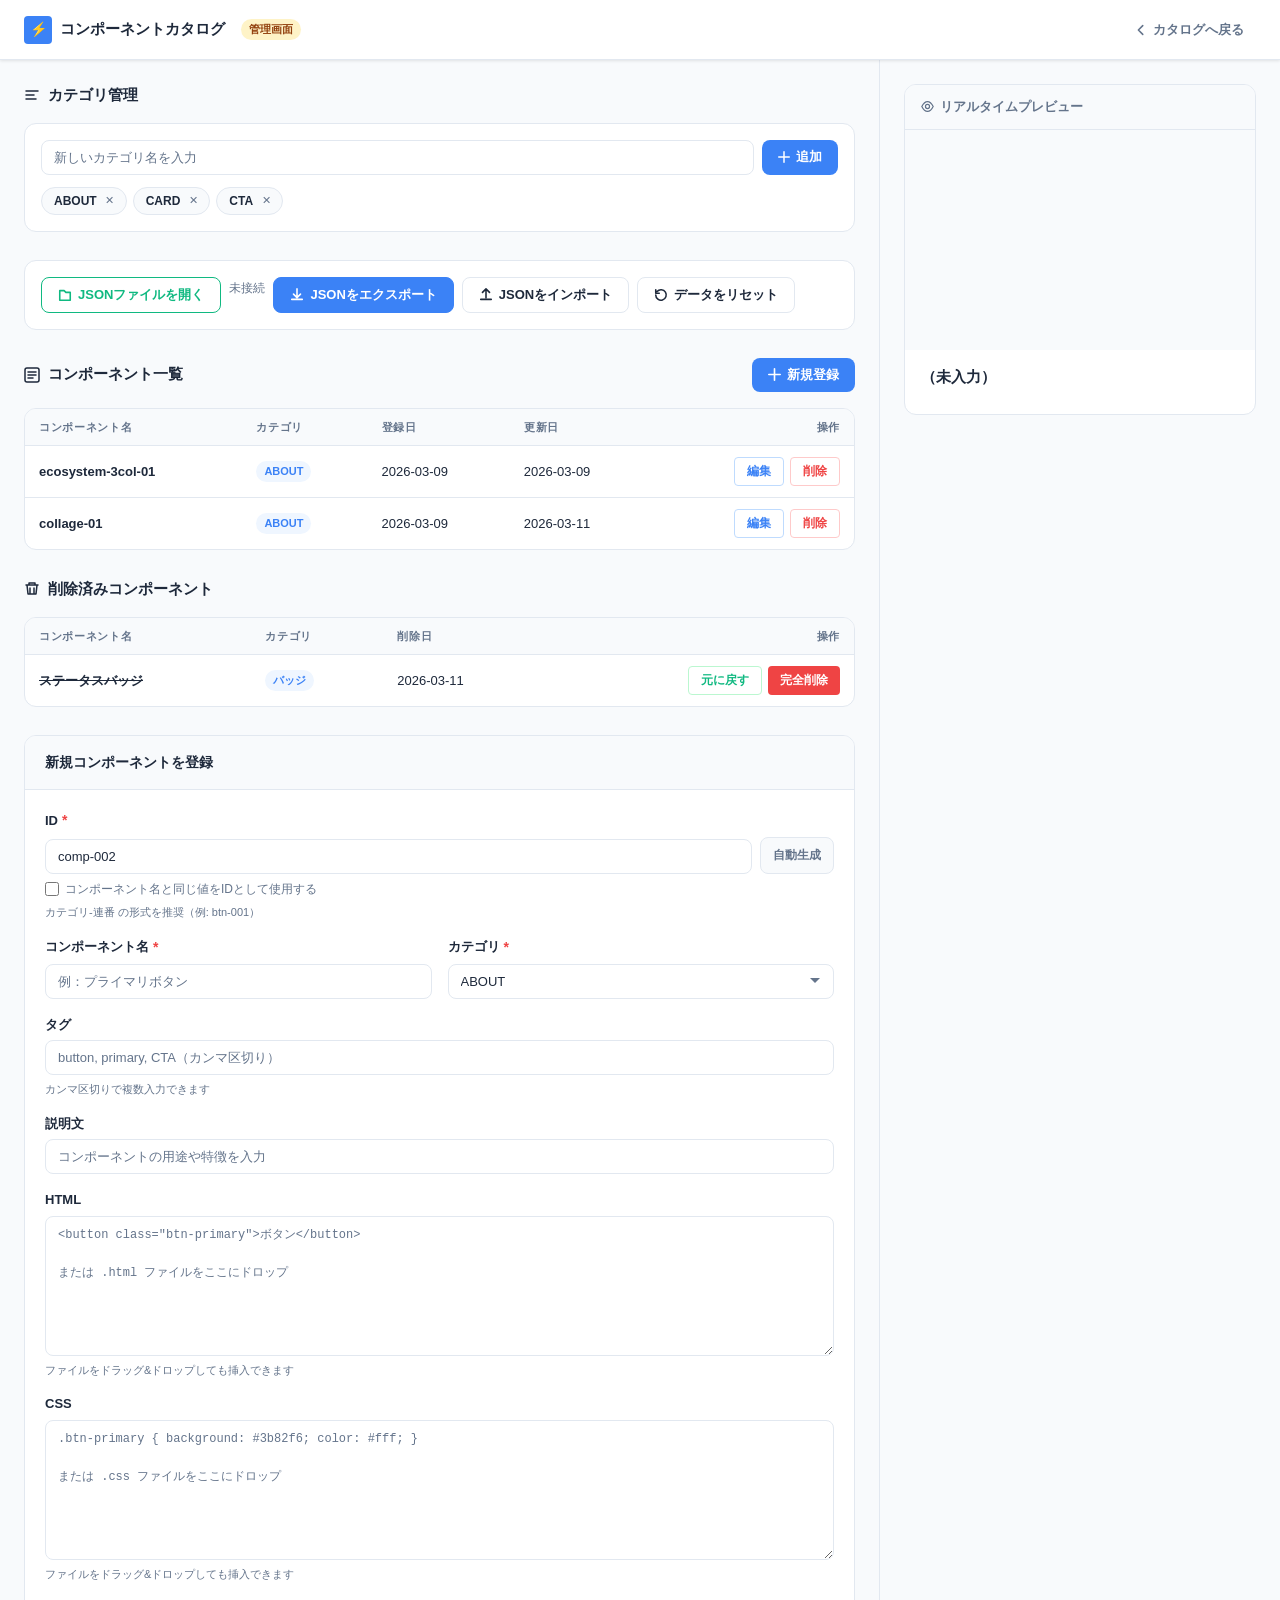
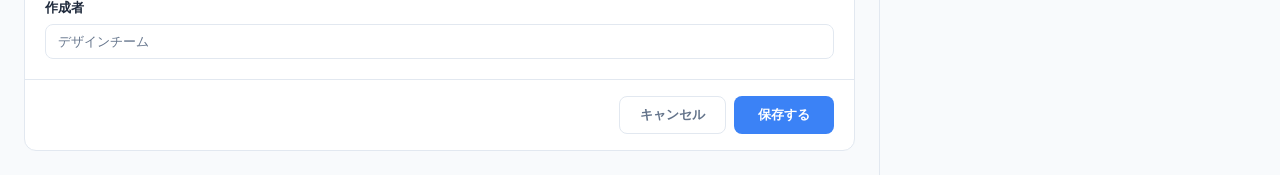
==== admin.html @ ca67b441 "feat: 管理画面の自動保存・削除済みエリア・Live Server設定を追加 - File System Access API による components.json 自動上書き保存 - コンポー" ====
<!DOCTYPE html>
<html lang="ja">
<head>
  <meta charset="UTF-8">
  <meta name="viewport" content="width=device-width, initial-scale=1.0">
  <title>管理画面 — コンポーネントカタログ</title>

  <!-- CSS -->
  <link rel="stylesheet" href="assets/css/variables.css">
  <link rel="stylesheet" href="assets/css/admin.css">
</head>
<body>

  <!-- ============================================================
       ヘッダー
       ============================================================ -->
  <header class="admin-header">
    <a class="admin-logo" href="index.html">
      <span class="admin-logo-icon">⚡</span>
      コンポーネントカタログ
    </a>
    <span class="admin-badge">管理画面</span>
    <div class="header-spacer"></div>
    <a class="header-link" href="index.html">
      <svg width="14" height="14" viewBox="0 0 16 16" fill="none">
        <path d="M10 3L5 8l5 5" stroke="currentColor" stroke-width="1.8" stroke-linecap="round" stroke-linejoin="round"/>
      </svg>
      カタログへ戻る
    </a>
  </header>

  <!-- ============================================================
       メインレイアウト（左カラム | 右カラム）
       ============================================================ -->
  <div class="admin-body">

    <!-- ===== 左カラム ===== -->
    <div class="admin-left">

      <!-- ---- カテゴリ管理 ---- -->
      <div class="section-header">
        <h2 class="section-title">
          <svg width="16" height="16" viewBox="0 0 16 16" fill="none">
            <path d="M2 4h12M2 8h8M2 12h10" stroke="currentColor" stroke-width="1.5" stroke-linecap="round"/>
          </svg>
          カテゴリ管理
        </h2>
      </div>
      <div class="category-manager">
        <div class="category-add-row">
          <input class="form-input" type="text" id="new-category-input" placeholder="新しいカテゴリ名を入力" autocomplete="off">
          <button class="btn-new" id="btn-add-category" type="button">
            <svg width="12" height="12" viewBox="0 0 16 16" fill="none">
              <path d="M8 1v14M1 8h14" stroke="currentColor" stroke-width="2" stroke-linecap="round"/>
            </svg>
            追加
          </button>
        </div>
        <div class="category-chips" id="category-chips">
          <!-- admin.js で動的生成 -->
        </div>
      </div>

      <!-- ---- JSON 操作 ---- -->
      <div class="json-actions">
        <button class="btn-json btn-json-file" id="btn-open-file">
          <svg width="14" height="14" viewBox="0 0 16 16" fill="none">
            <path d="M2 3h5l2 2h5v9H2z" stroke="currentColor" stroke-width="1.8" stroke-linecap="round" stroke-linejoin="round"/>
          </svg>
          JSONファイルを開く
        </button>
        <div class="file-status" id="file-status">未接続</div>
        <button class="btn-json btn-json-export" id="btn-export">
          <svg width="14" height="14" viewBox="0 0 16 16" fill="none">
            <path d="M8 1v10M4 7l4 4 4-4M2 13h12" stroke="currentColor" stroke-width="1.8" stroke-linecap="round" stroke-linejoin="round"/>
          </svg>
          JSONをエクスポート
        </button>
        <button class="btn-json" id="btn-import">
          <svg width="14" height="14" viewBox="0 0 16 16" fill="none">
            <path d="M8 11V1M4 5l4-4 4 4M2 13h12" stroke="currentColor" stroke-width="1.8" stroke-linecap="round" stroke-linejoin="round"/>
          </svg>
          JSONをインポート
        </button>
        <button class="btn-json" id="btn-reset">
          <svg width="14" height="14" viewBox="0 0 16 16" fill="none">
            <path d="M2 8a6 6 0 1 0 1.5-4M2 2v4h4" stroke="currentColor" stroke-width="1.8" stroke-linecap="round" stroke-linejoin="round"/>
          </svg>
          データをリセット
        </button>
      </div>

      <!-- ---- コンポーネント一覧 ---- -->
      <div class="section-header">
        <h2 class="section-title">
          <svg width="16" height="16" viewBox="0 0 16 16" fill="none">
            <rect x="1" y="1" width="14" height="14" rx="2" stroke="currentColor" stroke-width="1.5"/>
            <path d="M4 5h8M4 8h8M4 11h5" stroke="currentColor" stroke-width="1.5" stroke-linecap="round"/>
          </svg>
          コンポーネント一覧
        </h2>
        <button class="btn-new" id="btn-new">
          <svg width="13" height="13" viewBox="0 0 16 16" fill="none">
            <path d="M8 1v14M1 8h14" stroke="currentColor" stroke-width="2" stroke-linecap="round"/>
          </svg>
          新規登録
        </button>
      </div>

      <div class="table-wrapper">
        <table class="component-table">
          <thead>
            <tr>
              <th>コンポーネント名</th>
              <th>カテゴリ</th>
              <th>登録日</th>
              <th>更新日</th>
              <th style="text-align:right">操作</th>
            </tr>
          </thead>
          <tbody id="component-tbody">
            <!-- admin.js で動的生成 -->
          </tbody>
        </table>
      </div>

      <!-- ---- 削除済みコンポーネント ---- -->
      <div id="deleted-section" style="display:none">
        <div class="section-header">
          <h2 class="section-title">
            <svg width="16" height="16" viewBox="0 0 16 16" fill="none">
              <path d="M2 4h12M5 4V2h6v2M6 7v5M10 7v5M3 4l1 9h8l1-9" stroke="currentColor" stroke-width="1.5" stroke-linecap="round" stroke-linejoin="round"/>
            </svg>
            削除済みコンポーネント
          </h2>
        </div>
        <div class="table-wrapper">
          <table class="component-table">
            <thead>
              <tr>
                <th>コンポーネント名</th>
                <th>カテゴリ</th>
                <th>削除日</th>
                <th style="text-align:right">操作</th>
              </tr>
            </thead>
            <tbody id="deleted-tbody">
            </tbody>
          </table>
        </div>
      </div>

      <!-- ---- 登録・編集フォーム ---- -->
      <div class="form-panel" id="form-panel">
        <div class="form-panel-header">
          <span class="form-panel-title" id="form-panel-title">新規コンポーネントを登録</span>
        </div>

        <div class="form-panel-body">

          <!-- ID -->
          <div class="form-group">
            <label class="form-label" for="f-id">
              ID <span class="required-mark">*</span>
            </label>
            <div class="form-id-row">
              <input class="form-input" type="text" id="f-id" placeholder="btn-001" autocomplete="off">
              <button class="btn-gen-id" id="btn-gen-id" type="button">自動生成</button>
            </div>
            <label class="sync-label">
              <input type="checkbox" id="sync-id-name">
              コンポーネント名と同じ値をIDとして使用する
            </label>
            <span class="form-hint">カテゴリ-連番 の形式を推奨（例: btn-001）</span>
          </div>

          <!-- 名前 & カテゴリ -->
          <div class="form-row">
            <div class="form-group">
              <label class="form-label" for="f-name">
                コンポーネント名 <span class="required-mark">*</span>
              </label>
              <input class="form-input" type="text" id="f-name" placeholder="例：プライマリボタン" autocomplete="off">
            </div>
            <div class="form-group">
              <label class="form-label" for="f-category">
                カテゴリ <span class="required-mark">*</span>
              </label>
              <select class="form-select" id="f-category">
                <!-- admin.js で動的生成 -->
              </select>
            </div>
          </div>

          <!-- タグ -->
          <div class="form-group">
            <label class="form-label" for="f-tags">タグ</label>
            <input class="form-input" type="text" id="f-tags" placeholder="button, primary, CTA（カンマ区切り）" autocomplete="off">
            <span class="form-hint">カンマ区切りで複数入力できます</span>
          </div>

          <!-- 説明文 -->
          <div class="form-group">
            <label class="form-label" for="f-description">説明文</label>
            <input class="form-input" type="text" id="f-description" placeholder="コンポーネントの用途や特徴を入力" autocomplete="off">
          </div>

          <!-- HTML -->
          <div class="form-group">
            <label class="form-label" for="f-html">HTML</label>
            <textarea
              class="form-textarea large"
              id="f-html"
              placeholder="<button class=&quot;btn-primary&quot;>ボタン</button>&#10;&#10;または .html ファイルをここにドロップ"
              spellcheck="false"
            ></textarea>
            <span class="form-hint">ファイルをドラッグ&amp;ドロップしても挿入できます</span>
          </div>

          <!-- CSS -->
          <div class="form-group">
            <label class="form-label" for="f-css">CSS</label>
            <textarea
              class="form-textarea large"
              id="f-css"
              placeholder=".btn-primary { background: #3b82f6; color: #fff; }&#10;&#10;または .css ファイルをここにドロップ"
              spellcheck="false"
            ></textarea>
            <span class="form-hint">ファイルをドラッグ&amp;ドロップしても挿入できます</span>
          </div>

          <!-- 作成者 -->
          <div class="form-group">
            <label class="form-label" for="f-author">作成者</label>
            <input class="form-input" type="text" id="f-author" placeholder="デザインチーム" autocomplete="off">
          </div>

        </div><!-- /form-panel-body -->

        <div class="form-footer">
          <button class="btn-cancel" id="btn-cancel" type="button">キャンセル</button>
          <button class="btn-save" id="btn-save" type="button">保存する</button>
        </div>

      </div><!-- /form-panel -->

    </div><!-- /admin-left -->

    <!-- ===== 右カラム（プレビュー） ===== -->
    <div class="admin-right">
      <div class="preview-panel">
        <div class="preview-panel-header">
          <svg width="13" height="13" viewBox="0 0 16 16" fill="none">
            <path d="M1 8s3-6 7-6 7 6 7 6-3 6-7 6-7-6-7-6z" stroke="currentColor" stroke-width="1.5"/>
            <circle cx="8" cy="8" r="2.5" stroke="currentColor" stroke-width="1.5"/>
          </svg>
          リアルタイムプレビュー
        </div>

        <!-- iframe プレビュー -->
        <div class="preview-iframe-wrap">
          <iframe
            id="preview-iframe"
            title="コンポーネントプレビュー"
            sandbox="allow-scripts allow-same-origin"
          ></iframe>
        </div>

        <!-- メタ情報 -->
        <div class="preview-meta">
          <div class="preview-name" id="preview-name">（未入力）</div>
          <div class="preview-description" id="preview-description"></div>
          <div class="preview-tags" id="preview-tags"></div>
        </div>
      </div><!-- /preview-panel -->
    </div><!-- /admin-right -->

  </div><!-- /admin-body -->

  <!-- ============================================================
       削除確認ダイアログ
       ============================================================ -->
  <div class="dialog-overlay" id="dialog-overlay" role="dialog" aria-modal="true">
    <div class="dialog">
      <div class="dialog-icon">🗑️</div>
      <div class="dialog-title">削除の確認</div>
      <div class="dialog-message" id="dialog-message">このコンポーネントを削除しますか？</div>
      <div class="dialog-actions">
        <button class="btn-cancel" id="btn-delete-cancel">キャンセル</button>
        <button class="btn-save" style="background:var(--color-danger)" id="btn-delete-confirm">削除する</button>
      </div>
    </div>
  </div>

  <!-- トースト通知コンテナ -->
  <div class="toast-container" id="toast-container"></div>

  <!-- JavaScript -->
  <!-- インラインデータ（file:// での直接開きに対応） -->
  <script src="data/components-data.js"></script>
  <script src="assets/js/utils.js"></script>
  <script src="assets/js/admin.js"></script>
</body>
</html>
---- assets/css/variables.css ----
/* ============================================================
   CSS変数定義
   SPEC.md に基づくデザイントークン
   ============================================================ */
:root {
  /* カラー */
  --color-primary: #3b82f6;
  --color-primary-hover: #2563eb;
  --color-bg: #f8fafc;
  --color-surface: #ffffff;
  --color-border: #e2e8f0;
  --color-text: #1e293b;
  --color-text-muted: #64748b;
  --color-success: #10b981;
  --color-danger: #ef4444;

  /* レイアウト */
  --sidebar-width: 240px;

  /* 形状・影 */
  --radius: 8px;
  --radius-sm: 4px;
  --radius-lg: 12px;
  --shadow: 0 1px 3px rgba(0, 0, 0, 0.1);
  --shadow-md: 0 4px 12px rgba(0, 0, 0, 0.12);
  --shadow-lg: 0 8px 32px rgba(0, 0, 0, 0.16);

  /* タイポグラフィ */
  --font-sans: -apple-system, BlinkMacSystemFont, "Segoe UI", Roboto, "Hiragino Sans", "Noto Sans JP", sans-serif;
  --font-mono: "SFMono-Regular", Consolas, "Liberation Mono", Menlo, monospace;

  /* トランジション */
  --transition: 0.2s ease;

  /* ヘッダー高さ */
  --header-height: 60px;
}
---- assets/css/admin.css ----
/* ============================================================
   管理画面（admin.html）スタイル
   ============================================================ */

/* ---- ベース ---- */
*, *::before, *::after {
  box-sizing: border-box;
  margin: 0;
  padding: 0;
}

body {
  font-family: var(--font-sans);
  font-size: 14px;
  color: var(--color-text);
  background: var(--color-bg);
  line-height: 1.5;
  min-height: 100vh;
}

/* ============================================================
   ヘッダー
   ============================================================ */
.admin-header {
  position: fixed;
  top: 0;
  left: 0;
  right: 0;
  height: var(--header-height);
  background: var(--color-surface);
  border-bottom: 1px solid var(--color-border);
  display: flex;
  align-items: center;
  padding: 0 24px;
  gap: 16px;
  z-index: 100;
  box-shadow: var(--shadow);
}

.admin-logo {
  font-size: 15px;
  font-weight: 700;
  color: var(--color-text);
  text-decoration: none;
  display: flex;
  align-items: center;
  gap: 8px;
}

.admin-logo-icon {
  width: 28px;
  height: 28px;
  background: var(--color-primary);
  border-radius: var(--radius-sm);
  display: flex;
  align-items: center;
  justify-content: center;
  color: #fff;
  font-size: 14px;
}

.admin-badge {
  font-size: 11px;
  font-weight: 600;
  padding: 2px 8px;
  background: #fef3c7;
  color: #92400e;
  border-radius: 99px;
}

.header-spacer {
  flex: 1;
}

.header-link {
  font-size: 13px;
  font-weight: 600;
  color: var(--color-text-muted);
  text-decoration: none;
  display: flex;
  align-items: center;
  gap: 5px;
  padding: 6px 12px;
  border-radius: var(--radius);
  transition: background var(--transition), color var(--transition);
}

.header-link:hover {
  background: var(--color-bg);
  color: var(--color-primary);
}

/* ============================================================
   メインレイアウト
   ============================================================ */
.admin-body {
  padding-top: var(--header-height);
  display: grid;
  grid-template-columns: 1fr 400px;
  gap: 0;
  min-height: 100vh;
}

/* 左カラム（一覧 + フォーム） */
.admin-left {
  padding: 24px;
  overflow: auto;
  border-right: 1px solid var(--color-border);
}

/* 右カラム（プレビュー） */
.admin-right {
  padding: 24px;
  position: sticky;
  top: var(--header-height);
  height: calc(100vh - var(--header-height));
  overflow: auto;
  background: var(--color-bg);
}

/* ============================================================
   セクションタイトル
   ============================================================ */
.section-header {
  display: flex;
  align-items: center;
  justify-content: space-between;
  margin-bottom: 16px;
  gap: 12px;
}

.section-title {
  font-size: 15px;
  font-weight: 700;
  color: var(--color-text);
  display: flex;
  align-items: center;
  gap: 8px;
}

/* ============================================================
   コンポーネント一覧テーブル
   ============================================================ */
.table-wrapper {
  background: var(--color-surface);
  border: 1px solid var(--color-border);
  border-radius: var(--radius-lg);
  overflow: hidden;
  margin-bottom: 28px;
}

.component-table {
  width: 100%;
  border-collapse: collapse;
}

.component-table th {
  background: var(--color-bg);
  padding: 10px 14px;
  text-align: left;
  font-size: 11px;
  font-weight: 700;
  text-transform: uppercase;
  letter-spacing: 0.06em;
  color: var(--color-text-muted);
  border-bottom: 1px solid var(--color-border);
}

.component-table td {
  padding: 11px 14px;
  font-size: 13px;
  color: var(--color-text);
  border-bottom: 1px solid var(--color-border);
  vertical-align: middle;
}

.component-table tr:last-child td {
  border-bottom: none;
}

.component-table tr:hover td {
  background: #f8fafc;
}

.table-name {
  font-weight: 600;
}

.table-category {
  display: inline-block;
  font-size: 11px;
  font-weight: 600;
  color: var(--color-primary);
  background: #eff6ff;
  padding: 2px 8px;
  border-radius: 99px;
}

.table-date {
  color: var(--color-text-muted);
  font-size: 12px;
}

.table-actions {
  display: flex;
  gap: 6px;
  justify-content: flex-end;
}

.btn-edit {
  padding: 5px 12px;
  background: var(--color-surface);
  color: var(--color-primary);
  border: 1.5px solid #bfdbfe;
  border-radius: var(--radius-sm);
  font-size: 12px;
  font-weight: 600;
  cursor: pointer;
  transition: all var(--transition);
}

.btn-edit:hover {
  background: #eff6ff;
}

.btn-delete {
  padding: 5px 12px;
  background: var(--color-surface);
  color: var(--color-danger);
  border: 1.5px solid #fecaca;
  border-radius: var(--radius-sm);
  font-size: 12px;
  font-weight: 600;
  cursor: pointer;
  transition: all var(--transition);
}

.btn-delete:hover {
  background: #fef2f2;
}

/* 空テーブル */
.table-empty {
  text-align: center;
  padding: 32px;
  color: var(--color-text-muted);
  font-size: 13px;
}

/* ============================================================
   JSON操作ボタン群
   ============================================================ */
.json-actions {
  display: flex;
  gap: 8px;
  flex-wrap: wrap;
  margin-bottom: 28px;
  padding: 16px;
  background: var(--color-surface);
  border: 1px solid var(--color-border);
  border-radius: var(--radius-lg);
}

.btn-json {
  display: inline-flex;
  align-items: center;
  gap: 6px;
  padding: 8px 16px;
  border-radius: var(--radius);
  font-size: 13px;
  font-weight: 600;
  cursor: pointer;
  transition: all var(--transition);
  border: 1.5px solid var(--color-border);
  background: var(--color-surface);
  color: var(--color-text);
}

.btn-json:hover {
  border-color: var(--color-primary);
  color: var(--color-primary);
  background: #eff6ff;
}

.btn-json-file {
  border-color: var(--color-success, #16a34a);
  color: var(--color-success, #16a34a);
}

.btn-json-file:hover {
  background: #f0fdf4;
  border-color: var(--color-success, #16a34a);
  color: var(--color-success, #16a34a);
}

/* ファイル接続状態ラベル */
.file-status {
  font-size: 12px;
  color: var(--color-text-muted);
  padding: 2px 0;
}

.file-status.connected {
  color: var(--color-success, #16a34a);
  font-weight: 600;
}

.btn-json-export {
  background: var(--color-primary);
  color: #fff;
  border-color: var(--color-primary);
}

.btn-json-export:hover {
  background: var(--color-primary-hover);
  border-color: var(--color-primary-hover);
  color: #fff;
}

/* ============================================================
   登録・編集フォーム
   ============================================================ */
.form-panel {
  background: var(--color-surface);
  border: 1px solid var(--color-border);
  border-radius: var(--radius-lg);
  overflow: hidden;
}

.form-panel-header {
  padding: 16px 20px;
  border-bottom: 1px solid var(--color-border);
  background: var(--color-bg);
  display: flex;
  align-items: center;
  justify-content: space-between;
}

.form-panel-title {
  font-size: 14px;
  font-weight: 700;
  color: var(--color-text);
}

.form-panel-body {
  padding: 20px;
}

.form-row {
  display: grid;
  grid-template-columns: 1fr 1fr;
  gap: 16px;
}

.form-group {
  display: flex;
  flex-direction: column;
  gap: 6px;
  margin-bottom: 16px;
}

.form-group:last-child {
  margin-bottom: 0;
}

.form-label {
  font-size: 13px;
  font-weight: 600;
  color: var(--color-text);
  display: flex;
  align-items: center;
  gap: 4px;
}

.required-mark {
  color: var(--color-danger);
  font-size: 14px;
}

.form-input,
.form-select,
.form-textarea {
  padding: 9px 12px;
  border: 1.5px solid var(--color-border);
  border-radius: var(--radius);
  font-size: 13px;
  font-family: var(--font-sans);
  color: var(--color-text);
  background: var(--color-surface);
  outline: none;
  transition: border-color var(--transition), box-shadow var(--transition);
  width: 100%;
}

.form-input::placeholder,
.form-textarea::placeholder {
  color: var(--color-text-muted);
}

.form-input:focus,
.form-select:focus,
.form-textarea:focus {
  border-color: var(--color-primary);
  box-shadow: 0 0 0 3px rgba(59, 130, 246, 0.15);
}

.form-select {
  cursor: pointer;
  appearance: none;
  background-image: url("data:image/svg+xml,%3Csvg xmlns='http://www.w3.org/2000/svg' width='12' height='12' viewBox='0 0 12 12'%3E%3Cpath fill='%2364748b' d='M6 8L1 3h10z'/%3E%3C/svg%3E");
  background-repeat: no-repeat;
  background-position: right 12px center;
  padding-right: 36px;
}

.form-textarea {
  resize: vertical;
  min-height: 80px;
  font-family: var(--font-mono);
  font-size: 12px;
  line-height: 1.6;
}

.form-textarea.large {
  min-height: 140px;
}

.form-hint {
  font-size: 11px;
  color: var(--color-text-muted);
}

.form-id-row {
  display: flex;
  gap: 8px;
  align-items: flex-end;
}

.form-id-row .form-input {
  flex: 1;
}

.btn-gen-id {
  padding: 9px 12px;
  background: var(--color-bg);
  border: 1.5px solid var(--color-border);
  border-radius: var(--radius);
  font-size: 12px;
  font-weight: 600;
  color: var(--color-text-muted);
  cursor: pointer;
  white-space: nowrap;
  transition: all var(--transition);
  flex-shrink: 0;
}

.btn-gen-id:hover {
  border-color: var(--color-primary);
  color: var(--color-primary);
}

/* フォームフッター */
.form-footer {
  display: flex;
  gap: 8px;
  padding: 16px 20px;
  border-top: 1px solid var(--color-border);
  justify-content: flex-end;
}

.btn-cancel {
  padding: 9px 20px;
  background: var(--color-surface);
  color: var(--color-text-muted);
  border: 1.5px solid var(--color-border);
  border-radius: var(--radius);
  font-size: 13px;
  font-weight: 600;
  cursor: pointer;
  transition: all var(--transition);
}

.btn-cancel:hover {
  border-color: var(--color-text-muted);
  color: var(--color-text);
}

.btn-save {
  padding: 9px 24px;
  background: var(--color-primary);
  color: #fff;
  border: none;
  border-radius: var(--radius);
  font-size: 13px;
  font-weight: 600;
  cursor: pointer;
  transition: background var(--transition);
}

.btn-save:hover {
  background: var(--color-primary-hover);
}

.btn-new {
  display: inline-flex;
  align-items: center;
  gap: 6px;
  padding: 8px 16px;
  background: var(--color-primary);
  color: #fff;
  border: none;
  border-radius: var(--radius);
  font-size: 13px;
  font-weight: 600;
  cursor: pointer;
  transition: background var(--transition);
}

.btn-new:hover {
  background: var(--color-primary-hover);
}

/* ============================================================
   プレビューパネル（右カラム）
   ============================================================ */
.preview-panel {
  background: var(--color-surface);
  border: 1px solid var(--color-border);
  border-radius: var(--radius-lg);
  overflow: hidden;
}

.preview-panel-header {
  padding: 12px 16px;
  border-bottom: 1px solid var(--color-border);
  background: var(--color-bg);
  font-size: 13px;
  font-weight: 700;
  color: var(--color-text-muted);
  display: flex;
  align-items: center;
  gap: 6px;
}

.preview-iframe-wrap {
  height: 220px;
  background: #f1f5f9;
  overflow: hidden;
}

.preview-iframe-wrap iframe {
  width: 100%;
  height: 100%;
  border: none;
}

.preview-meta {
  padding: 16px;
}

.preview-name {
  font-size: 15px;
  font-weight: 700;
  color: var(--color-text);
  margin-bottom: 6px;
}

.preview-description {
  font-size: 13px;
  color: var(--color-text-muted);
  line-height: 1.5;
  margin-bottom: 10px;
}

.preview-tags {
  display: flex;
  flex-wrap: wrap;
  gap: 4px;
}

.preview-tag {
  font-size: 11px;
  padding: 2px 8px;
  border-radius: 99px;
  background: var(--color-bg);
  color: var(--color-text-muted);
  border: 1px solid var(--color-border);
}

/* ============================================================
   トースト通知（style.css と共通）
   ============================================================ */
.toast-container {
  position: fixed;
  bottom: 24px;
  right: 24px;
  z-index: 300;
  display: flex;
  flex-direction: column;
  gap: 10px;
  pointer-events: none;
}

.toast {
  display: flex;
  align-items: center;
  gap: 10px;
  padding: 12px 18px;
  background: var(--color-text);
  color: #fff;
  border-radius: var(--radius);
  box-shadow: var(--shadow-md);
  font-size: 13px;
  font-weight: 600;
  animation: toastIn 0.25s ease forwards;
  min-width: 200px;
}

.toast.success .toast-icon { color: var(--color-success); }
.toast.error   .toast-icon { color: var(--color-danger); }

@keyframes toastIn {
  from { opacity: 0; transform: translateY(8px); }
  to   { opacity: 1; transform: translateY(0); }
}

@keyframes toastOut {
  from { opacity: 1; transform: translateY(0); }
  to   { opacity: 0; transform: translateY(8px); }
}

.toast.hiding {
  animation: toastOut 0.2s ease forwards;
}

/* ============================================================
   確認ダイアログ
   ============================================================ */
.dialog-overlay {
  position: fixed;
  inset: 0;
  background: rgba(15, 23, 42, 0.5);
  z-index: 200;
  display: flex;
  align-items: center;
  justify-content: center;
  opacity: 0;
  pointer-events: none;
  transition: opacity var(--transition);
}

.dialog-overlay.visible {
  opacity: 1;
  pointer-events: auto;
}

.dialog {
  background: var(--color-surface);
  border-radius: var(--radius-lg);
  box-shadow: var(--shadow-lg);
  width: 100%;
  max-width: 400px;
  padding: 28px 24px 20px;
  text-align: center;
  transform: translateY(8px);
  transition: transform var(--transition);
}

.dialog-overlay.visible .dialog {
  transform: translateY(0);
}

.dialog-icon {
  font-size: 36px;
  margin-bottom: 12px;
}

.dialog-title {
  font-size: 16px;
  font-weight: 700;
  margin-bottom: 8px;
  color: var(--color-text);
}

.dialog-message {
  font-size: 14px;
  color: var(--color-text-muted);
  margin-bottom: 20px;
  line-height: 1.5;
}

.dialog-actions {
  display: flex;
  gap: 10px;
  justify-content: center;
}

/* ============================================================
   カテゴリ管理
   ============================================================ */
.category-manager {
  background: var(--color-surface);
  border: 1px solid var(--color-border);
  border-radius: var(--radius-lg);
  padding: 16px;
  margin-bottom: 28px;
}

.category-add-row {
  display: flex;
  gap: 8px;
  margin-bottom: 12px;
}

.category-add-row .form-input {
  flex: 1;
}

.category-chips {
  display: flex;
  flex-wrap: wrap;
  gap: 6px;
  min-height: 28px;
}

.category-chip-admin {
  display: inline-flex;
  align-items: center;
  gap: 5px;
  padding: 4px 8px 4px 12px;
  background: var(--color-bg);
  border: 1px solid var(--color-border);
  border-radius: 99px;
  font-size: 12px;
  font-weight: 600;
  color: var(--color-text);
}

.btn-remove-cat {
  background: none;
  border: none;
  cursor: pointer;
  color: var(--color-text-muted);
  font-size: 11px;
  padding: 0;
  line-height: 1;
  width: 16px;
  height: 16px;
  display: flex;
  align-items: center;
  justify-content: center;
  border-radius: 50%;
  transition: background var(--transition), color var(--transition);
}

.btn-remove-cat:hover {
  background: #fecaca;
  color: var(--color-danger);
}

.no-categories {
  font-size: 12px;
  color: var(--color-text-muted);
}

/* ============================================================
   IDとコンポーネント名の同期チェックボックス
   ============================================================ */
.sync-label {
  display: flex;
  align-items: center;
  gap: 6px;
  font-size: 12px;
  color: var(--color-text-muted);
  cursor: pointer;
  user-select: none;
}

.sync-label input[type="checkbox"] {
  width: 14px;
  height: 14px;
  cursor: pointer;
  accent-color: var(--color-primary);
}

.form-input.readonly {
  background: var(--color-bg);
  color: var(--color-text-muted);
  cursor: not-allowed;
}

/* ============================================================
   削除済みコンポーネント
   ============================================================ */
.deleted-name {
  color: var(--color-text-muted);
  text-decoration: line-through;
}

.btn-restore {
  padding: 5px 12px;
  background: var(--color-surface);
  color: var(--color-success, #16a34a);
  border: 1.5px solid #bbf7d0;
  border-radius: var(--radius-sm);
  font-size: 12px;
  font-weight: 600;
  cursor: pointer;
  transition: all var(--transition);
}

.btn-restore:hover {
  background: #f0fdf4;
}

.btn-perm-delete {
  padding: 5px 12px;
  background: var(--color-danger);
  color: #fff;
  border: none;
  border-radius: var(--radius-sm);
  font-size: 12px;
  font-weight: 600;
  cursor: pointer;
  transition: all var(--transition);
}

.btn-perm-delete:hover {
  opacity: 0.85;
}

/* ============================================================
   ドラッグ&ドロップ
   ============================================================ */
.form-textarea.drag-over {
  border-color: var(--color-primary);
  background: #eff6ff;
  box-shadow: 0 0 0 3px rgba(59, 130, 246, 0.15);
}

/* ============================================================
   レスポンシブ
   ============================================================ */
@media (max-width: 960px) {
  .admin-body {
    grid-template-columns: 1fr;
  }

  .admin-right {
    position: static;
    height: auto;
    border-top: 1px solid var(--color-border);
  }

  .admin-left {
    border-right: none;
  }
}

@media (max-width: 600px) {
  .form-row {
    grid-template-columns: 1fr;
  }

  .admin-header {
    padding: 0 16px;
  }

  .admin-left,
  .admin-right {
    padding: 16px;
  }

  .json-actions {
    flex-direction: column;
  }
}
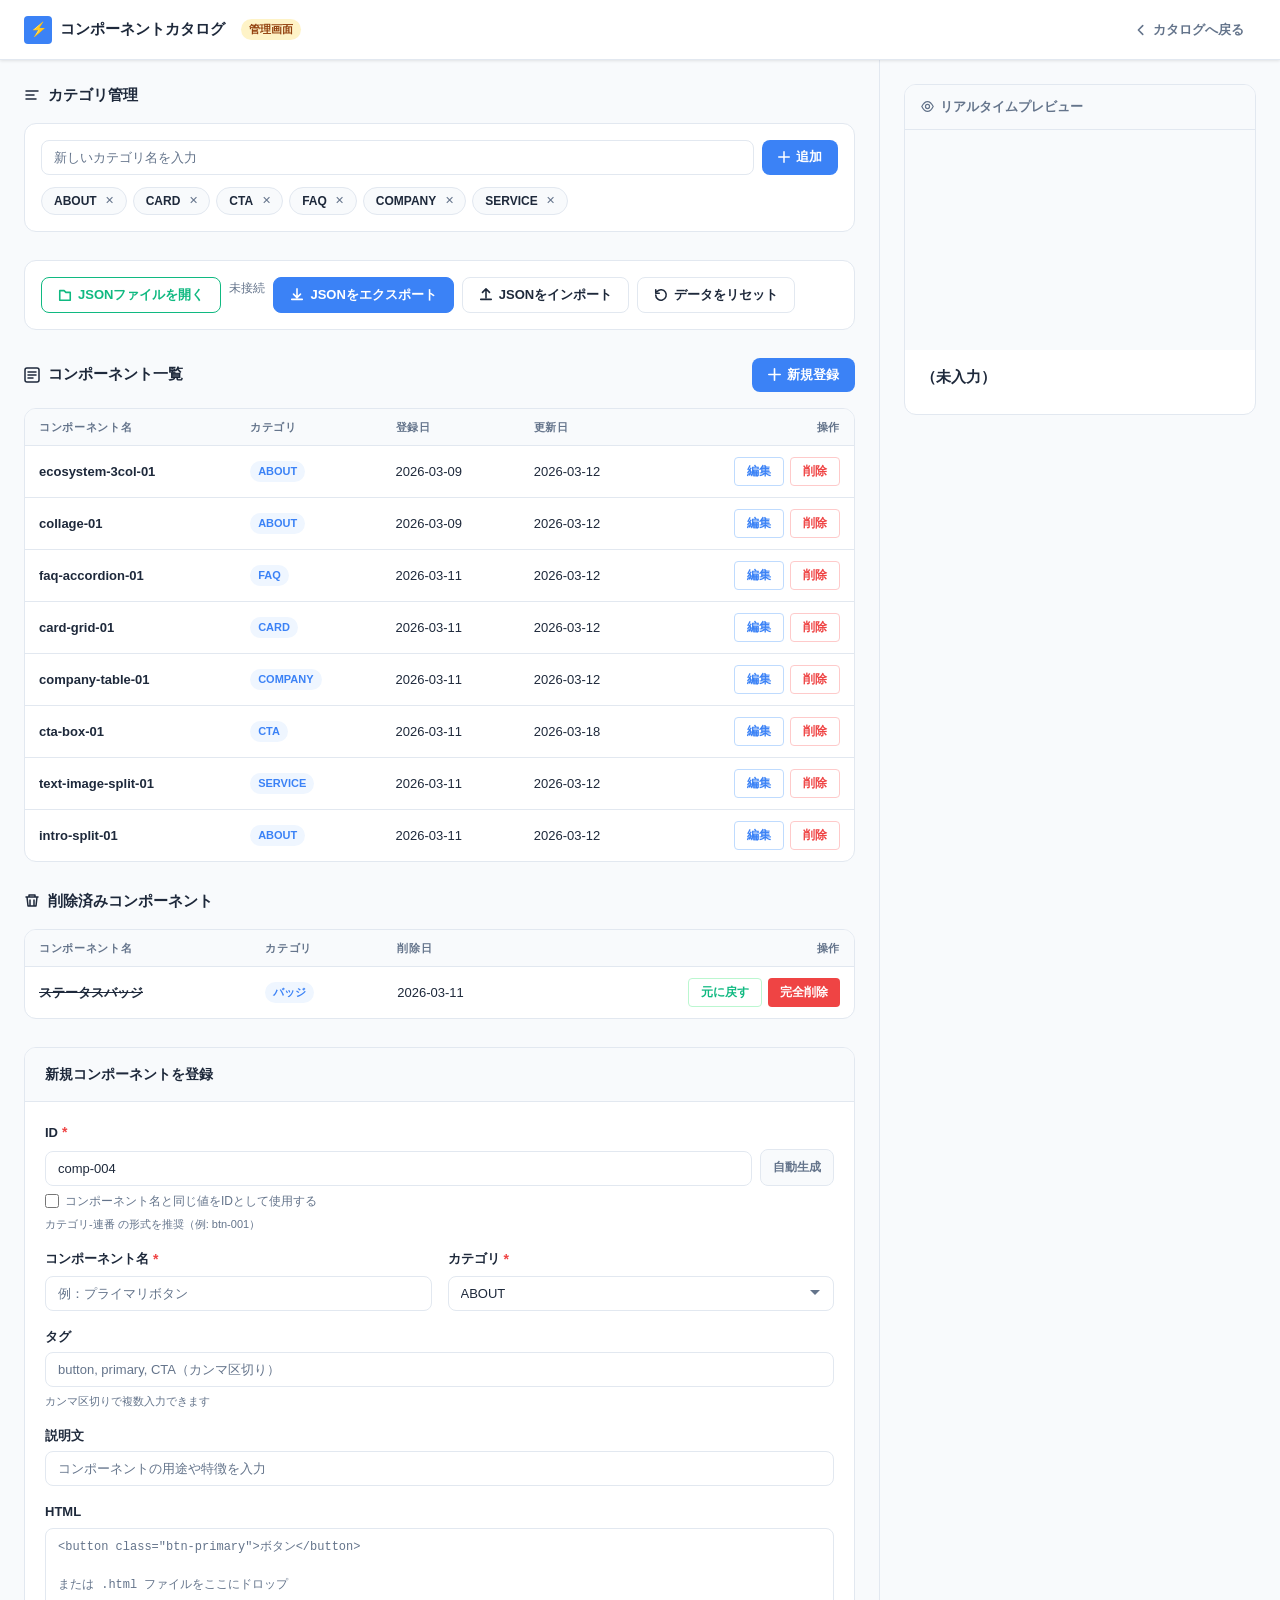
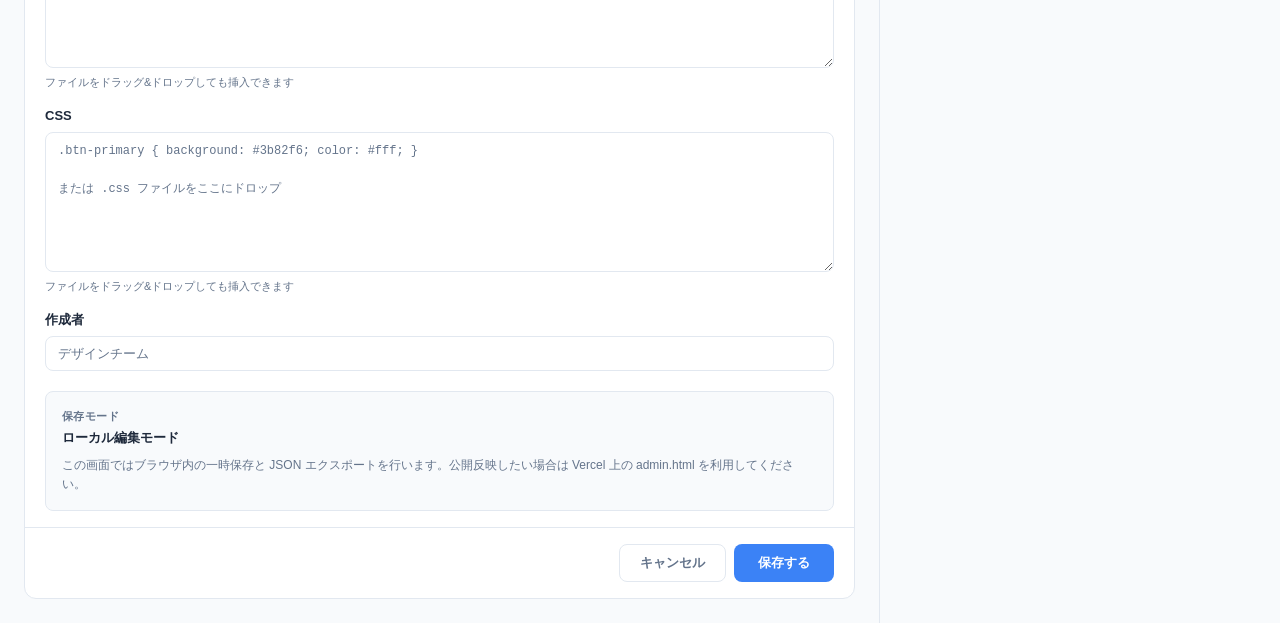
==== commit 65f7224b: "Add Vercel save API for admin" ====
--- a/admin.html
+++ b/admin.html
@@ -237,6 +237,31 @@
 
         </div><!-- /form-panel-body -->
 
+        <div class="save-mode-panel" id="save-mode-panel">
+          <div class="save-mode-header">
+            <div>
+              <p class="save-mode-label">保存モード</p>
+              <p class="save-mode-status" id="save-mode-status">ローカル編集モード</p>
+            </div>
+          </div>
+          <p class="save-mode-hint" id="save-mode-hint">
+            公開反映したい場合は、Vercel 上の <code>admin.html</code> から保存してください。
+          </p>
+          <div class="save-mode-fields" id="remote-save-fields" hidden>
+            <div class="form-group compact">
+              <label class="form-label" for="remote-admin-password">管理用パスワード</label>
+              <input
+                class="form-input"
+                type="password"
+                id="remote-admin-password"
+                placeholder="Vercel に設定した ADMIN_PASSWORD"
+                autocomplete="current-password"
+              >
+              <span class="form-hint">公開保存を行うときだけ使います。ブラウザを閉じるまで保持されます。</span>
+            </div>
+          </div>
+        </div>
+
         <div class="form-footer">
           <button class="btn-cancel" id="btn-cancel" type="button">キャンセル</button>
           <button class="btn-save" id="btn-save" type="button">保存する</button>
--- a/assets/css/admin.css
+++ b/assets/css/admin.css
@@ -344,6 +344,65 @@
 
 .form-panel-body {
   padding: 20px;
+}
+
+.save-mode-panel {
+  margin: 0 20px 16px;
+  padding: 16px;
+  border: 1px solid var(--color-border);
+  border-radius: var(--radius);
+  background: var(--color-bg);
+}
+
+.save-mode-header {
+  display: flex;
+  align-items: flex-start;
+  justify-content: space-between;
+  gap: 12px;
+}
+
+.save-mode-label {
+  font-size: 11px;
+  font-weight: 700;
+  letter-spacing: 0.04em;
+  color: var(--color-text-muted);
+  text-transform: uppercase;
+}
+
+.save-mode-status {
+  margin-top: 4px;
+  font-size: 13px;
+  font-weight: 700;
+  color: var(--color-text);
+}
+
+.save-mode-status.info {
+  color: var(--color-primary);
+}
+
+.save-mode-status.success {
+  color: var(--color-success);
+}
+
+.save-mode-status.error {
+  color: var(--color-danger);
+}
+
+.save-mode-hint {
+  margin-top: 8px;
+  font-size: 12px;
+  line-height: 1.6;
+  color: var(--color-text-muted);
+}
+
+.save-mode-fields {
+  margin-top: 12px;
+  padding-top: 12px;
+  border-top: 1px dashed var(--color-border);
+}
+
+.form-group.compact {
+  margin-bottom: 0;
 }
 
 .form-row {
@@ -874,4 +933,8 @@
   .json-actions {
     flex-direction: column;
   }
-}
+
+  .save-mode-panel {
+    margin: 0 16px 16px;
+  }
+}
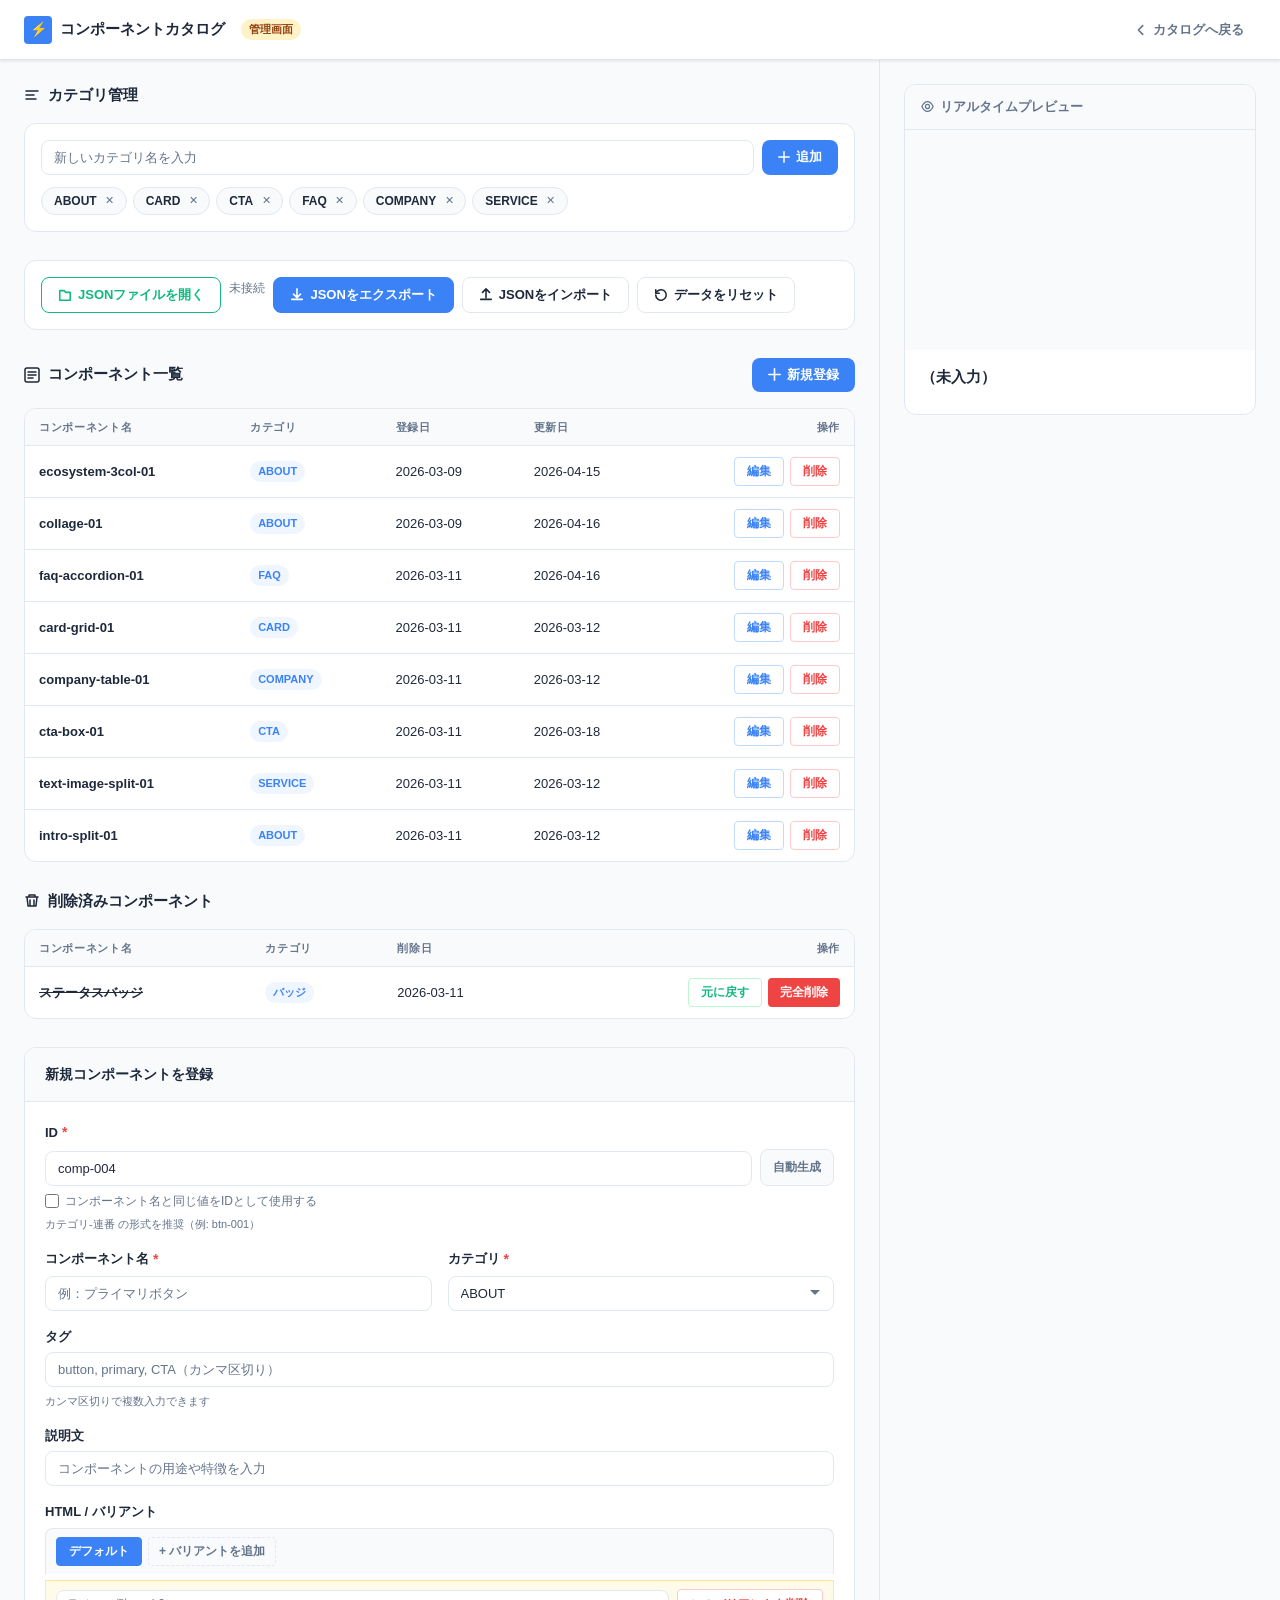
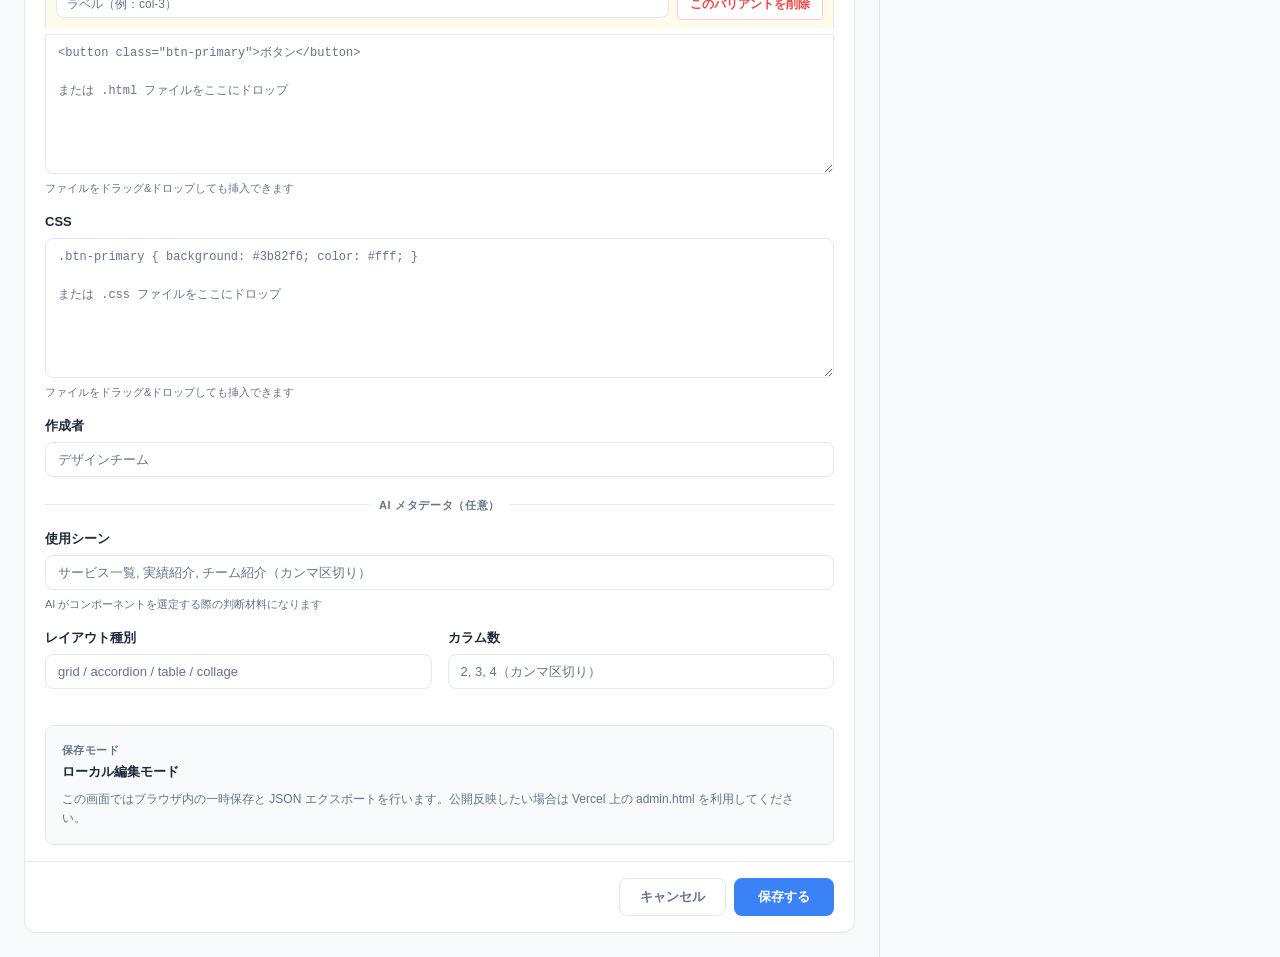
==== commit 3977992e: "feat: バリアント切替機能とAIメタデータフィールドを追加 - カタログカードおよびコードモーダルにバリアント切替UIを追加 - 拡大プレビューモーダルにもバリアントバーを追加（preview-v" ====
--- a/admin.html
+++ b/admin.html
@@ -205,9 +205,24 @@
             <input class="form-input" type="text" id="f-description" placeholder="コンポーネントの用途や特徴を入力" autocomplete="off">
           </div>
 
-          <!-- HTML -->
-          <div class="form-group">
-            <label class="form-label" for="f-html">HTML</label>
+          <!-- HTML / バリアント -->
+          <div class="form-group">
+            <label class="form-label">HTML / バリアント</label>
+            <!-- バリアントタブバー -->
+            <div class="variant-tab-bar" id="variant-tab-bar">
+              <!-- admin.js で動的生成 -->
+            </div>
+            <!-- バリアントラベル編集行（バリアントタブ選択時のみ表示） -->
+            <div class="variant-label-row" id="variant-label-row" hidden>
+              <input
+                class="form-input"
+                type="text"
+                id="f-variant-label"
+                placeholder="ラベル（例：col-3）"
+                autocomplete="off"
+              >
+              <button class="btn-delete-variant" id="btn-delete-variant" type="button">このバリアントを削除</button>
+            </div>
             <textarea
               class="form-textarea large"
               id="f-html"
@@ -233,6 +248,30 @@
           <div class="form-group">
             <label class="form-label" for="f-author">作成者</label>
             <input class="form-input" type="text" id="f-author" placeholder="デザインチーム" autocomplete="off">
+          </div>
+
+          <!-- AI メタデータ -->
+          <div class="form-section-divider">
+            <span class="form-section-divider-label">AI メタデータ（任意）</span>
+          </div>
+
+          <!-- 使用シーン -->
+          <div class="form-group">
+            <label class="form-label" for="f-use-cases">使用シーン</label>
+            <input class="form-input" type="text" id="f-use-cases" placeholder="サービス一覧, 実績紹介, チーム紹介（カンマ区切り）" autocomplete="off">
+            <span class="form-hint">AI がコンポーネントを選定する際の判断材料になります</span>
+          </div>
+
+          <!-- レイアウト種別 & カラム数 -->
+          <div class="form-row">
+            <div class="form-group">
+              <label class="form-label" for="f-layout">レイアウト種別</label>
+              <input class="form-input" type="text" id="f-layout" placeholder="grid / accordion / table / collage" autocomplete="off">
+            </div>
+            <div class="form-group">
+              <label class="form-label" for="f-columns">カラム数</label>
+              <input class="form-input" type="text" id="f-columns" placeholder="2, 3, 4（カンマ区切り）" autocomplete="off">
+            </div>
           </div>
 
         </div><!-- /form-panel-body -->
--- a/assets/css/admin.css
+++ b/assets/css/admin.css
@@ -889,6 +889,138 @@
 }
 
 /* ============================================================
+   フォームセクション区切り（AI メタデータ等）
+   ============================================================ */
+.form-section-divider {
+  display: flex;
+  align-items: center;
+  gap: 10px;
+  margin: 20px 0 16px;
+}
+
+.form-section-divider::before,
+.form-section-divider::after {
+  content: '';
+  flex: 1;
+  height: 1px;
+  background: var(--color-border);
+}
+
+.form-section-divider-label {
+  font-size: 11px;
+  font-weight: 700;
+  letter-spacing: 0.06em;
+  color: var(--color-text-muted);
+  white-space: nowrap;
+  text-transform: uppercase;
+}
+
+/* ============================================================
+   バリアントタブエディタ
+   ============================================================ */
+.variant-tab-bar {
+  display: flex;
+  align-items: center;
+  gap: 4px;
+  flex-wrap: wrap;
+  padding: 8px 10px;
+  background: var(--color-bg);
+  border: 1.5px solid var(--color-border);
+  border-bottom: none;
+  border-radius: var(--radius) var(--radius) 0 0;
+}
+
+.variant-tab {
+  padding: 5px 12px;
+  border: 1.5px solid var(--color-border);
+  border-radius: var(--radius-sm);
+  font-size: 12px;
+  font-weight: 600;
+  color: var(--color-text-muted);
+  background: var(--color-surface);
+  cursor: pointer;
+  transition: all var(--transition);
+  white-space: nowrap;
+}
+
+.variant-tab:hover {
+  border-color: var(--color-primary);
+  color: var(--color-primary);
+  background: #eff6ff;
+}
+
+.variant-tab.active {
+  background: var(--color-primary);
+  border-color: var(--color-primary);
+  color: #fff;
+}
+
+.btn-add-variant {
+  padding: 5px 10px;
+  border: 1.5px dashed var(--color-border);
+  border-radius: var(--radius-sm);
+  font-size: 12px;
+  font-weight: 600;
+  color: var(--color-text-muted);
+  background: transparent;
+  cursor: pointer;
+  transition: all var(--transition);
+  white-space: nowrap;
+  margin-left: 2px;
+}
+
+.btn-add-variant:hover {
+  border-color: var(--color-primary);
+  color: var(--color-primary);
+  background: #eff6ff;
+}
+
+/* バリアントタブが存在する場合、テキストエリアの上角を接続 */
+.variant-tab-bar + .variant-label-row,
+.variant-tab-bar + .form-textarea,
+.variant-tab-bar + * + .form-textarea {
+  border-top-left-radius: 0;
+  border-top-right-radius: 0;
+}
+
+/* バリアントラベル入力行 */
+.variant-label-row {
+  display: flex;
+  gap: 8px;
+  align-items: center;
+  padding: 8px 10px;
+  background: #fffbeb;
+  border: 1.5px solid var(--color-border);
+  border-top: 1px solid #fde68a;
+  border-bottom: none;
+}
+
+.variant-label-row .form-input {
+  flex: 1;
+  font-size: 12px;
+  padding: 6px 10px;
+}
+
+.btn-delete-variant {
+  padding: 6px 12px;
+  background: var(--color-surface);
+  color: var(--color-danger);
+  border: 1.5px solid #fecaca;
+  border-radius: var(--radius-sm);
+  font-size: 12px;
+  font-weight: 600;
+  cursor: pointer;
+  white-space: nowrap;
+  flex-shrink: 0;
+  transition: all var(--transition);
+}
+
+.btn-delete-variant:hover {
+  background: #fef2f2;
+  border-color: var(--color-danger);
+}
+
+/* ============================================================
    ドラッグ&ドロップ
    ============================================================ */
 .form-textarea.drag-over {
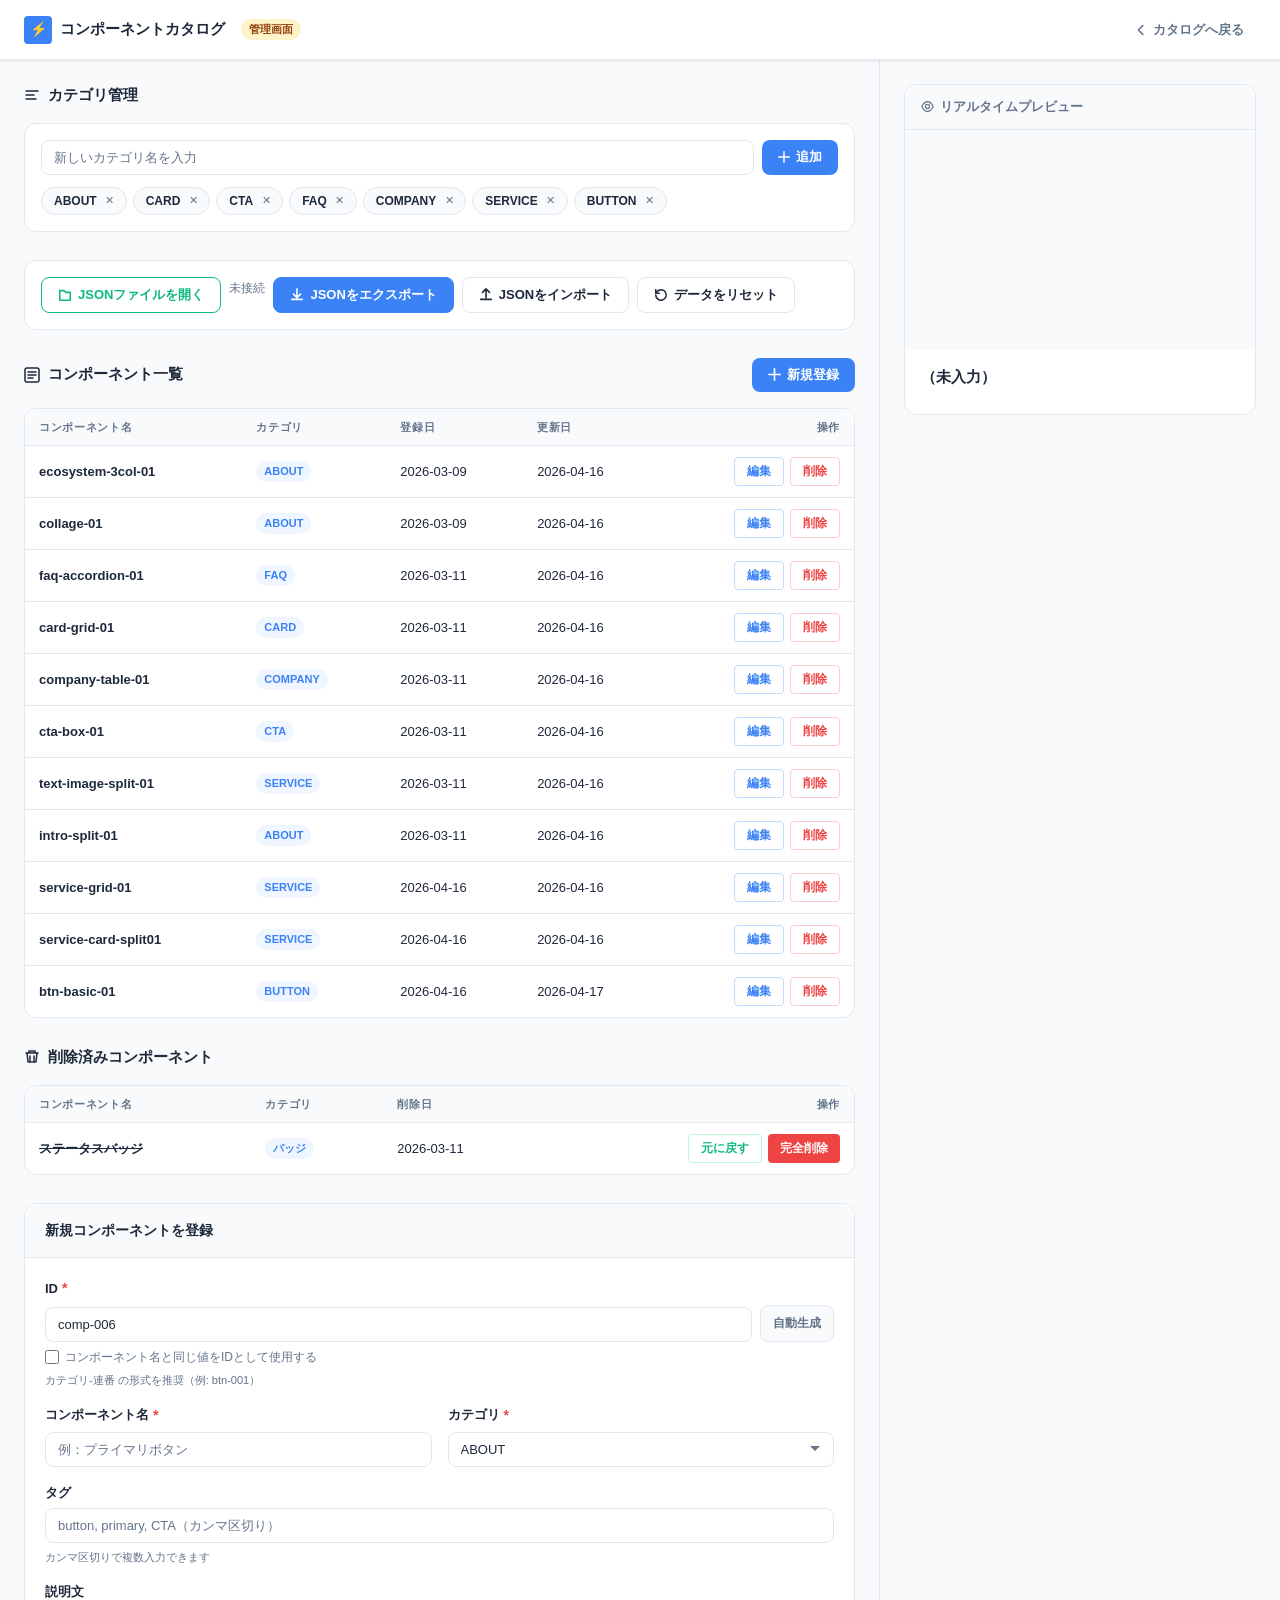
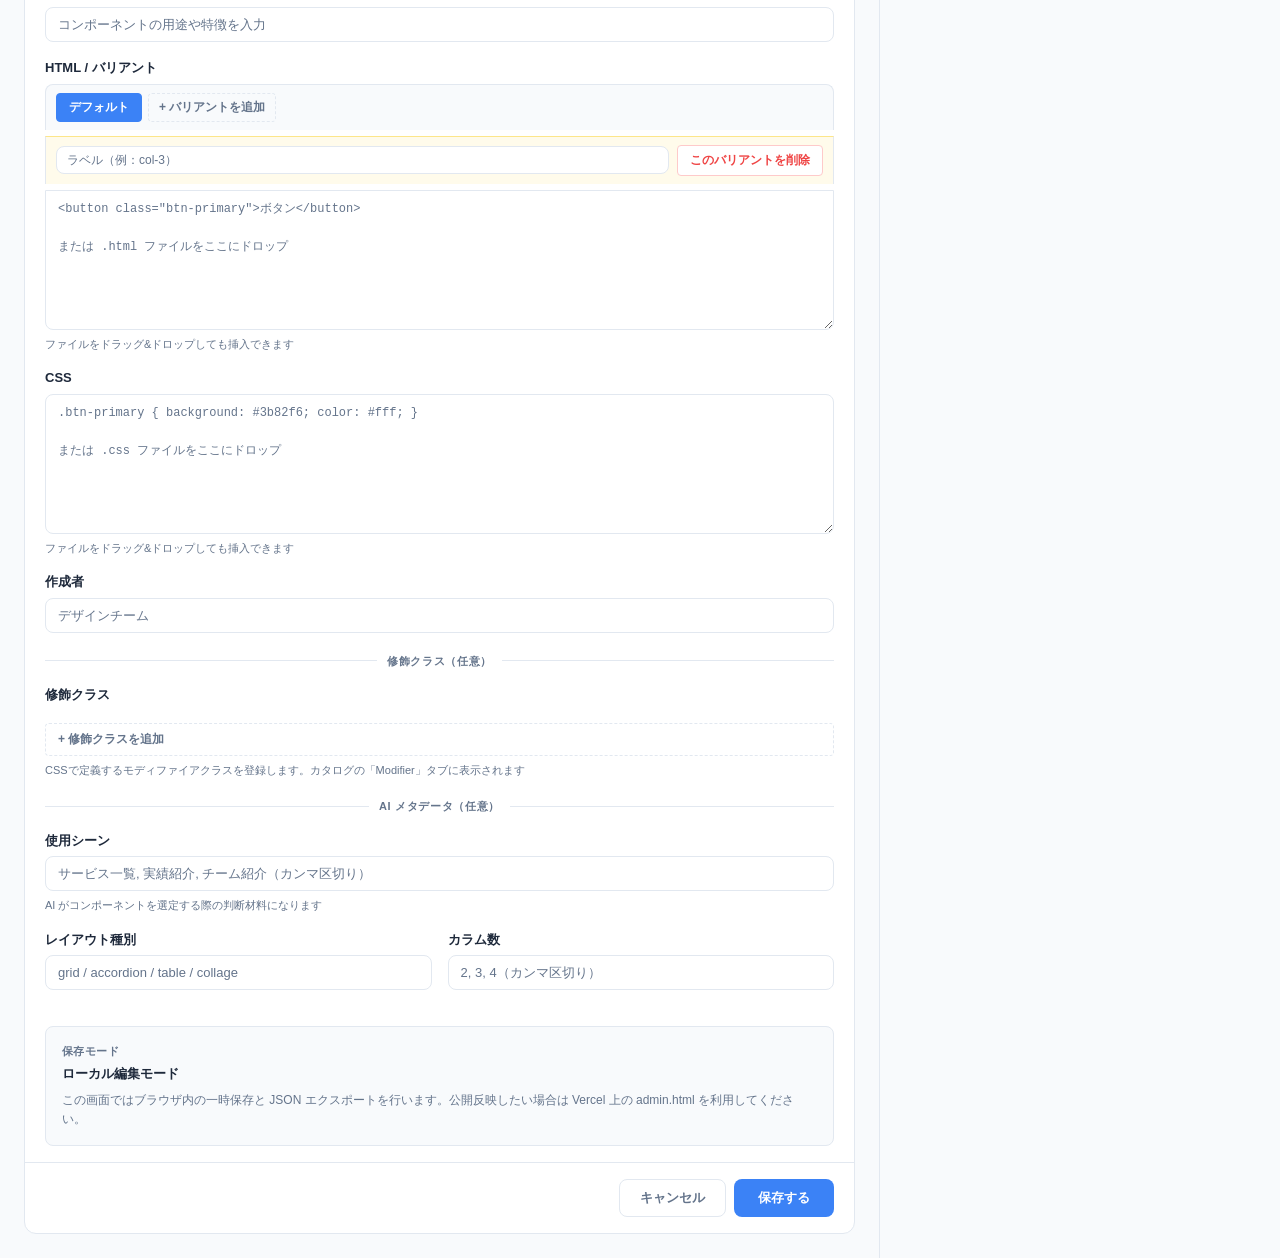
==== commit 6234a4df: "feat: コードモーダルにModifierタブを追加・管理画面に修飾クラス編集UIを実装 - コードモーダルに HTML/CSS に並ぶ第3タブ「Modifier」を追加 - modifiers フ" ====
--- a/admin.html
+++ b/admin.html
@@ -250,6 +250,19 @@
             <input class="form-input" type="text" id="f-author" placeholder="デザインチーム" autocomplete="off">
           </div>
 
+          <!-- 修飾クラス -->
+          <div class="form-section-divider">
+            <span class="form-section-divider-label">修飾クラス（任意）</span>
+          </div>
+          <div class="form-group">
+            <label class="form-label">修飾クラス</label>
+            <div class="modifier-rows" id="modifier-rows">
+              <!-- admin.js で動的生成 -->
+            </div>
+            <button class="btn-add-modifier" id="btn-add-modifier" type="button">+ 修飾クラスを追加</button>
+            <span class="form-hint">CSSで定義するモディファイアクラスを登録します。カタログの「Modifier」タブに表示されます</span>
+          </div>
+
           <!-- AI メタデータ -->
           <div class="form-section-divider">
             <span class="form-section-divider-label">AI メタデータ（任意）</span>
--- a/assets/css/admin.css
+++ b/assets/css/admin.css
@@ -1021,6 +1021,66 @@
 }
 
 /* ============================================================
+   修飾クラスエディタ
+   ============================================================ */
+.modifier-rows {
+  display: flex;
+  flex-direction: column;
+  gap: 6px;
+  margin-bottom: 6px;
+}
+
+.modifier-row {
+  display: grid;
+  grid-template-columns: 180px 1fr 30px;
+  gap: 6px;
+  align-items: center;
+}
+
+.btn-delete-modifier {
+  width: 30px;
+  height: 30px;
+  background: var(--color-surface);
+  color: var(--color-text-muted);
+  border: 1.5px solid var(--color-border);
+  border-radius: var(--radius-sm);
+  font-size: 12px;
+  cursor: pointer;
+  display: flex;
+  align-items: center;
+  justify-content: center;
+  transition: all var(--transition);
+  flex-shrink: 0;
+  padding: 0;
+}
+
+.btn-delete-modifier:hover {
+  background: #fef2f2;
+  border-color: var(--color-danger);
+  color: var(--color-danger);
+}
+
+.btn-add-modifier {
+  padding: 7px 12px;
+  border: 1.5px dashed var(--color-border);
+  border-radius: var(--radius-sm);
+  font-size: 12px;
+  font-weight: 600;
+  color: var(--color-text-muted);
+  background: transparent;
+  cursor: pointer;
+  transition: all var(--transition);
+  width: 100%;
+  text-align: left;
+}
+
+.btn-add-modifier:hover {
+  border-color: var(--color-primary);
+  color: var(--color-primary);
+  background: #eff6ff;
+}
+
+/* ============================================================
    ドラッグ&ドロップ
    ============================================================ */
 .form-textarea.drag-over {
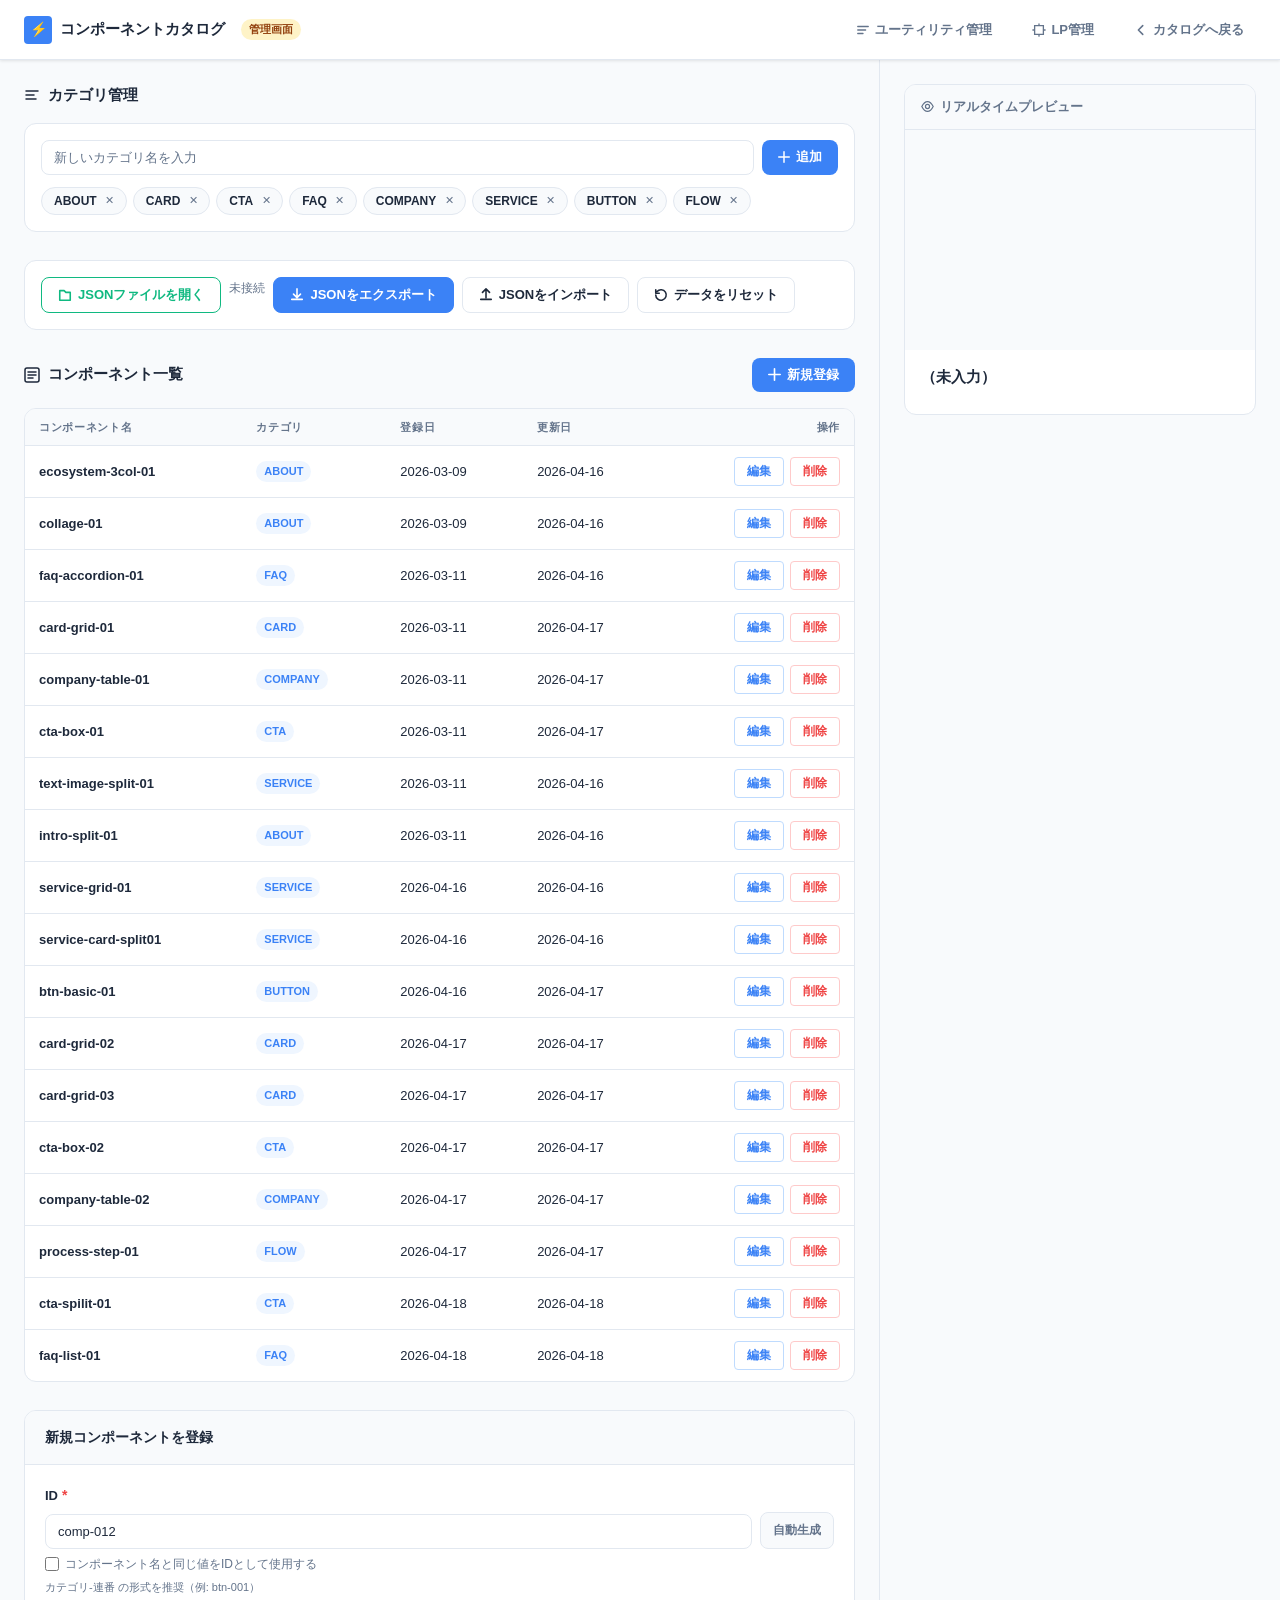
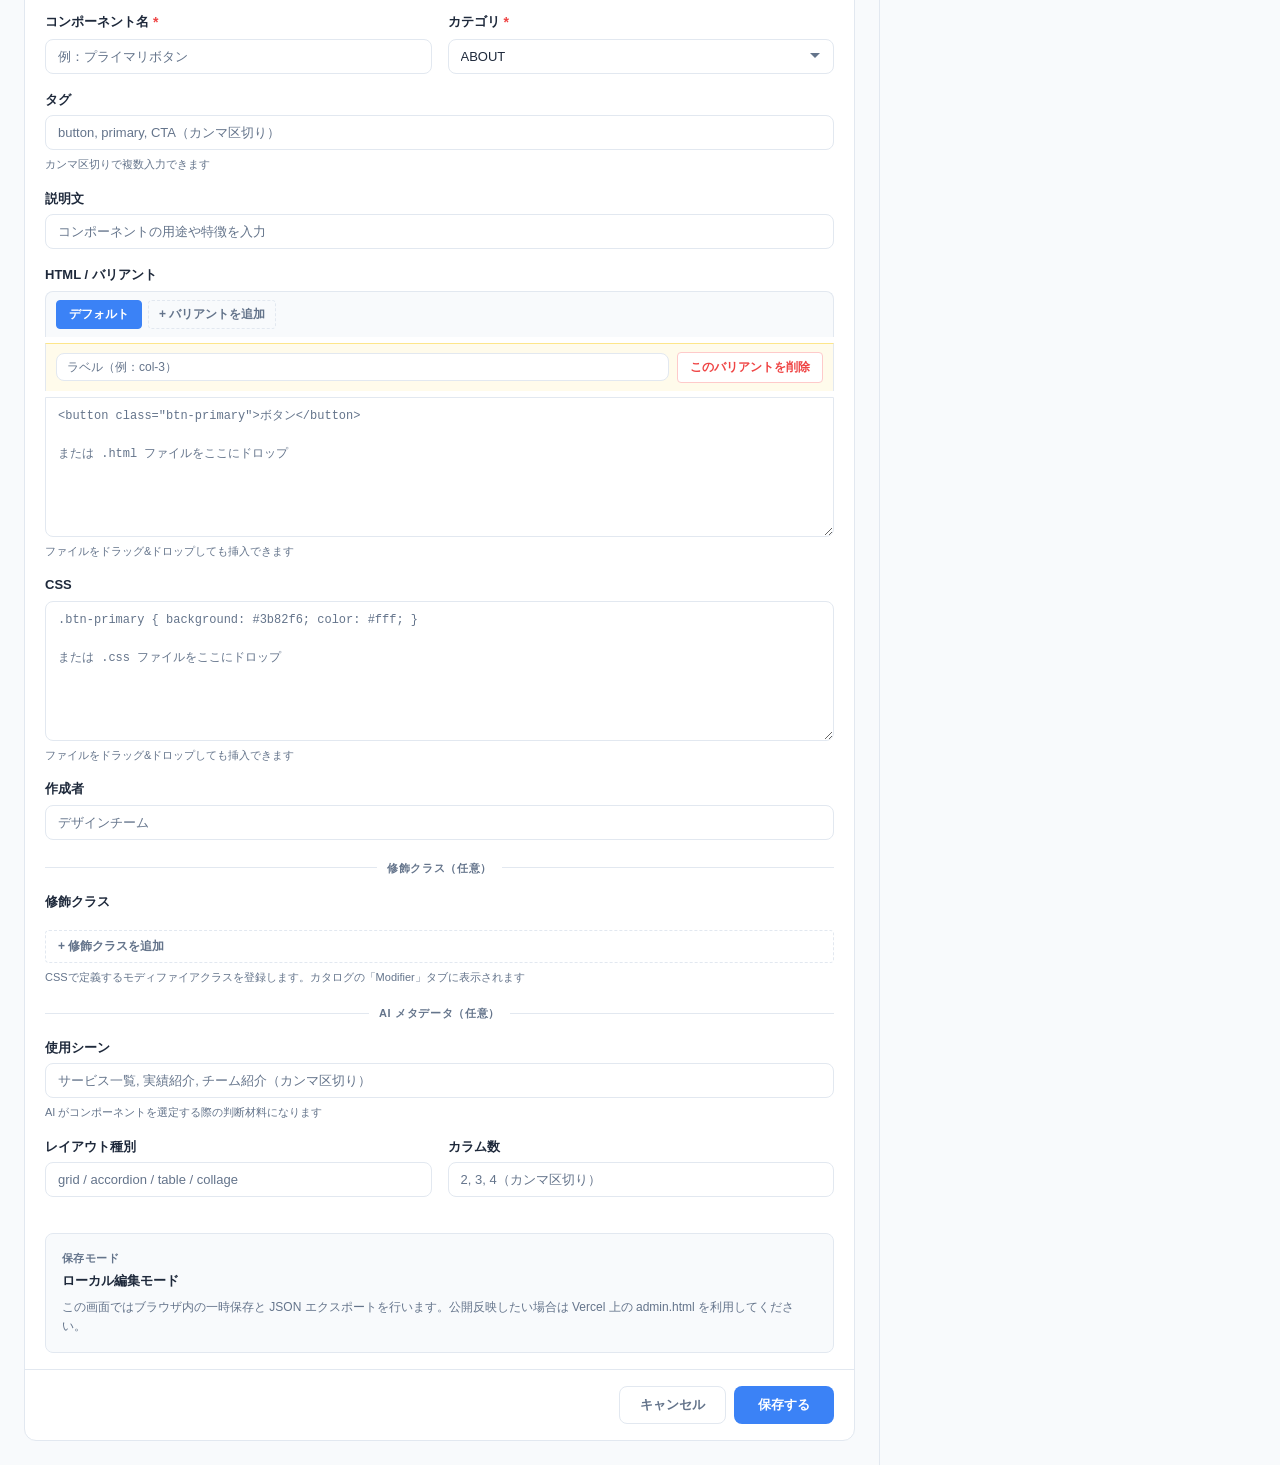
==== commit c132012a: "feat: ユーティリティクラス辞書・管理画面を追加 - utility.html / utility-admin.html 新規追加 - ユーティリティクラスデータ (data/utilities." ====
--- a/admin.html
+++ b/admin.html
@@ -21,6 +21,18 @@
     </a>
     <span class="admin-badge">管理画面</span>
     <div class="header-spacer"></div>
+    <a class="header-link" href="utility-admin.html">
+      <svg width="14" height="14" viewBox="0 0 16 16" fill="none">
+        <path d="M2 4h12M2 8h9M2 12h6" stroke="currentColor" stroke-width="1.5" stroke-linecap="round"/>
+      </svg>
+      ユーティリティ管理
+    </a>
+    <a class="header-link" href="lp/admin.html">
+      <svg width="14" height="14" viewBox="0 0 16 16" fill="none">
+        <path d="M3 3h10v10H3zM8 1v2M8 13v2M1 8h2M13 8h2" stroke="currentColor" stroke-width="1.5" stroke-linecap="round"/>
+      </svg>
+      LP管理
+    </a>
     <a class="header-link" href="index.html">
       <svg width="14" height="14" viewBox="0 0 16 16" fill="none">
         <path d="M10 3L5 8l5 5" stroke="currentColor" stroke-width="1.8" stroke-linecap="round" stroke-linejoin="round"/>
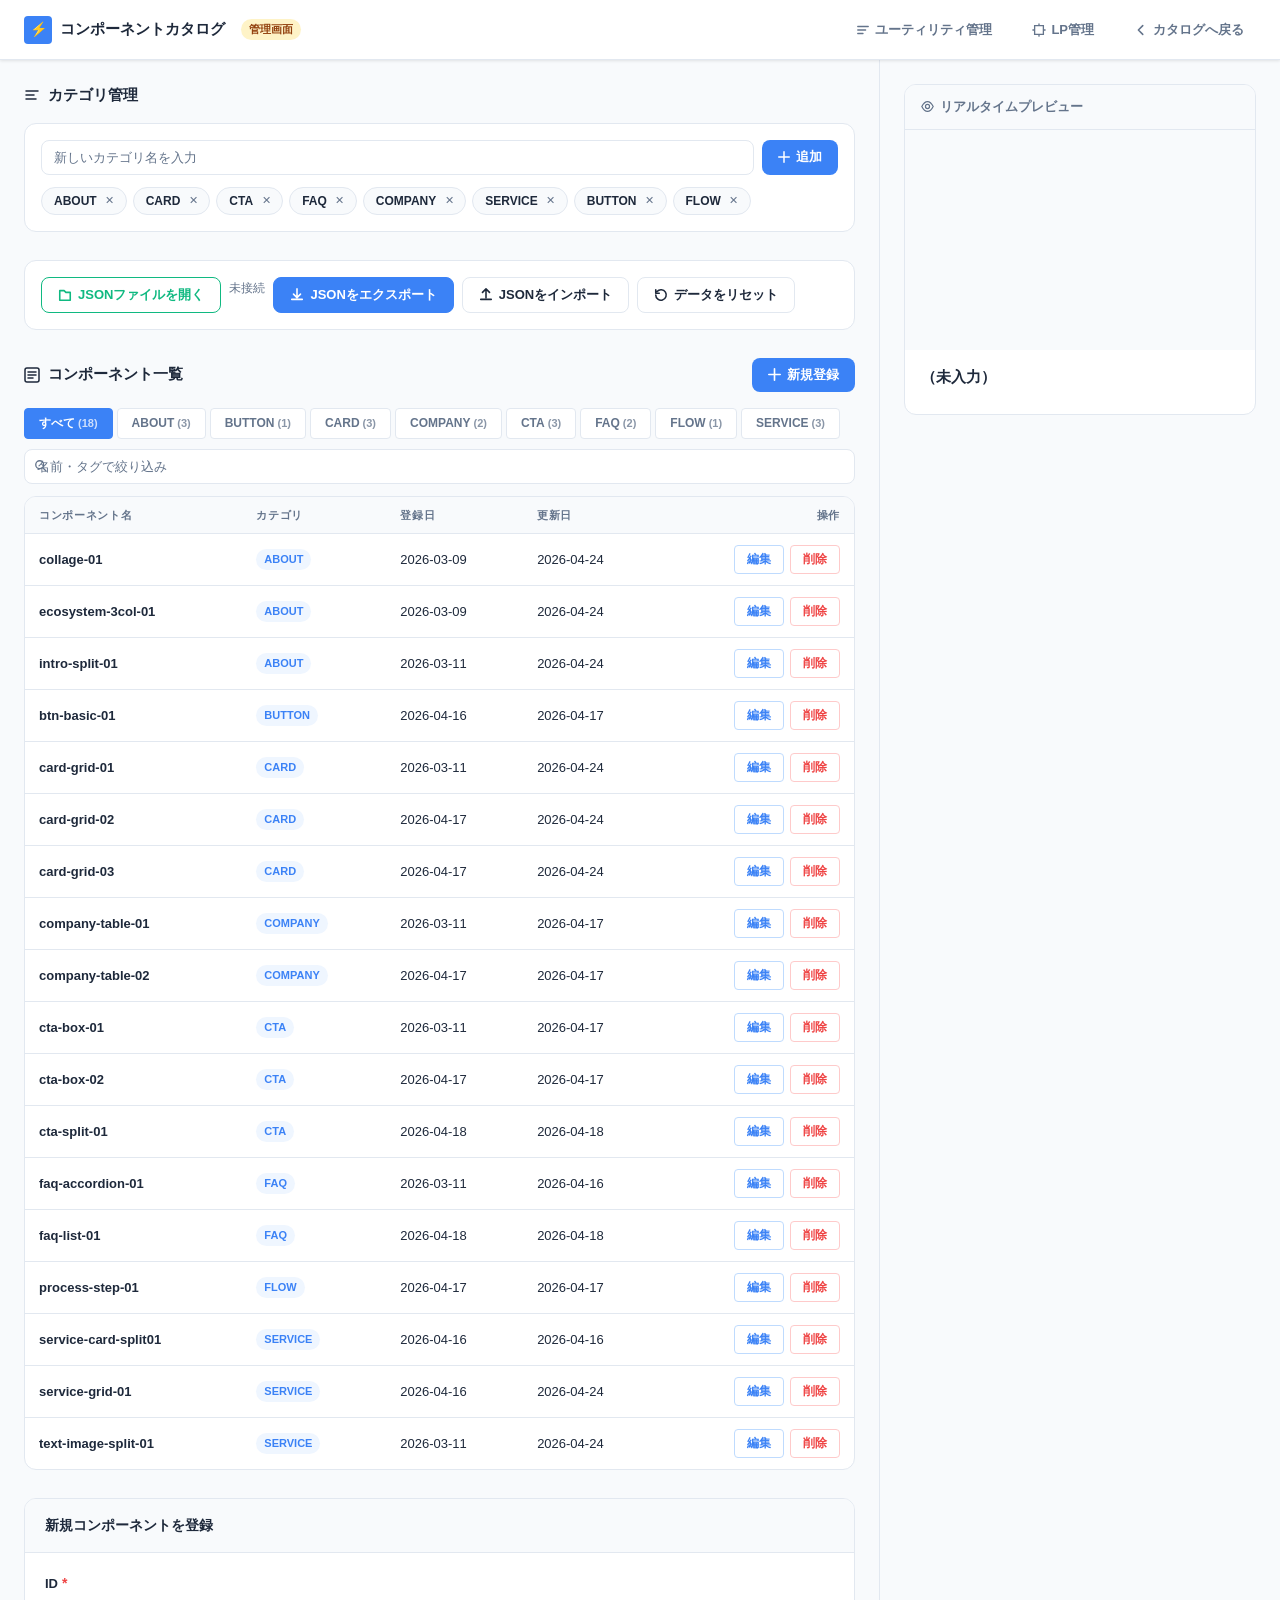
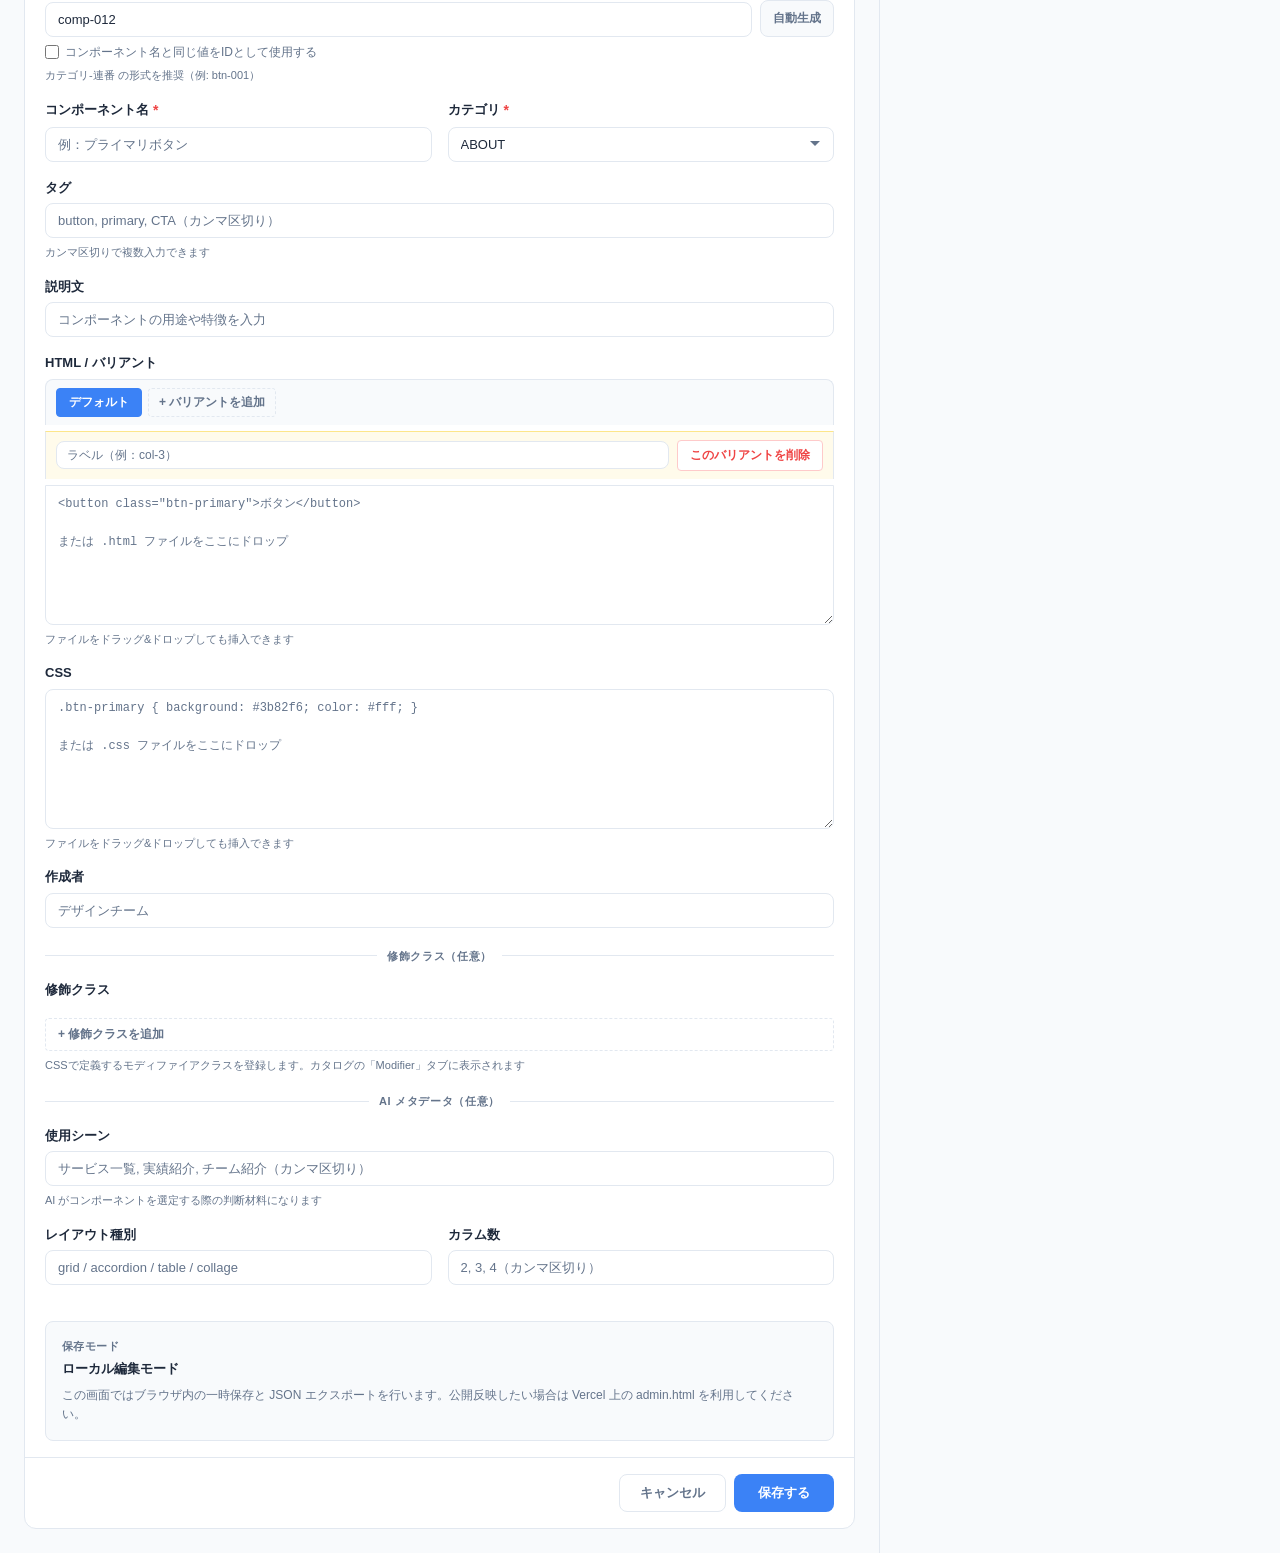
==== commit 8aa53b8c: "feat: 管理画面のコンポーネント一覧にカテゴリタブ・テキスト検索・五十音順ソートを追加 - カテゴリタブ（すべて＋カテゴリ別・件数バッジ付き・横スクロール対応） - 名前・タグによるリアルタイムテ" ====
--- a/admin.html
+++ b/admin.html
@@ -119,6 +119,20 @@
         </button>
       </div>
 
+      <!-- カテゴリタブ + テキスト検索 -->
+      <div class="list-controls">
+        <div class="list-tabs" id="list-tabs">
+          <!-- admin.js で動的生成 -->
+        </div>
+        <div class="list-search-wrap">
+          <svg class="list-search-icon" width="14" height="14" viewBox="0 0 16 16" fill="none">
+            <circle cx="6.5" cy="6.5" r="4.5" stroke="currentColor" stroke-width="1.5"/>
+            <path d="M10 10l3.5 3.5" stroke="currentColor" stroke-width="1.5" stroke-linecap="round"/>
+          </svg>
+          <input class="form-input list-search" type="search" id="list-search" placeholder="名前・タグで絞り込み" autocomplete="off">
+        </div>
+      </div>
+
       <div class="table-wrapper">
         <table class="component-table">
           <thead>
--- a/assets/css/admin.css
+++ b/assets/css/admin.css
@@ -136,6 +136,83 @@
   display: flex;
   align-items: center;
   gap: 8px;
+}
+
+/* ============================================================
+   コンポーネント一覧 フィルター（タブ + 検索）
+   ============================================================ */
+.list-controls {
+  display: flex;
+  flex-direction: column;
+  gap: 8px;
+  margin-bottom: 12px;
+}
+
+.list-tabs {
+  display: flex;
+  gap: 4px;
+  overflow-x: auto;
+  padding-bottom: 2px;
+  scrollbar-width: thin;
+  scrollbar-color: var(--color-border) transparent;
+}
+
+.list-tabs::-webkit-scrollbar {
+  height: 4px;
+}
+
+.list-tabs::-webkit-scrollbar-thumb {
+  background: var(--color-border);
+  border-radius: 99px;
+}
+
+.list-tab {
+  padding: 6px 14px;
+  border: 1.5px solid var(--color-border);
+  border-radius: var(--radius-sm);
+  font-size: 12px;
+  font-weight: 600;
+  color: var(--color-text-muted);
+  background: var(--color-surface);
+  cursor: pointer;
+  transition: all var(--transition);
+  white-space: nowrap;
+  flex-shrink: 0;
+}
+
+.list-tab:hover {
+  border-color: var(--color-primary);
+  color: var(--color-primary);
+  background: #eff6ff;
+}
+
+.list-tab.active {
+  background: var(--color-primary);
+  border-color: var(--color-primary);
+  color: #fff;
+}
+
+.list-tab-count {
+  font-size: 11px;
+  opacity: 0.75;
+  margin-left: 3px;
+}
+
+.list-search-wrap {
+  position: relative;
+}
+
+.list-search-icon {
+  position: absolute;
+  left: 10px;
+  top: 50%;
+  transform: translateY(-50%);
+  color: var(--color-text-muted);
+  pointer-events: none;
+}
+
+.list-search {
+  padding-left: 32px;
 }
 
 /* ============================================================
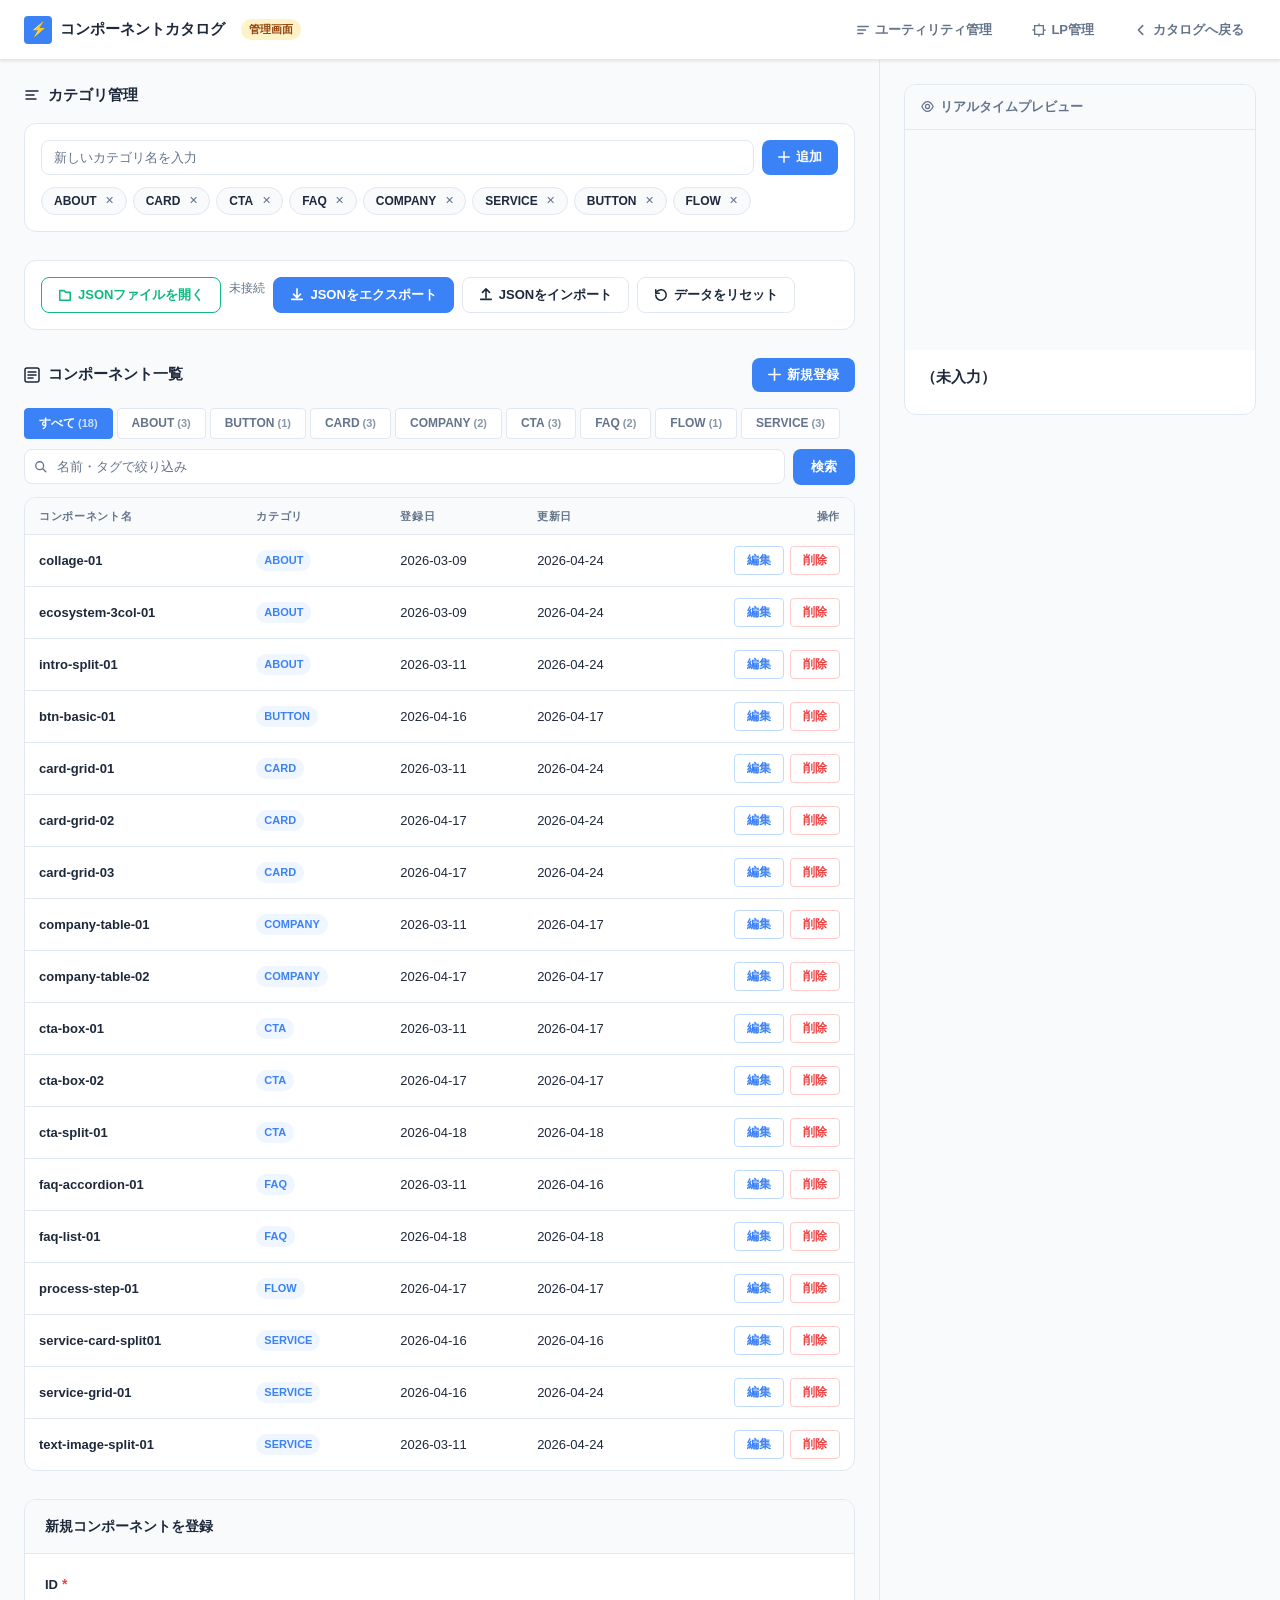
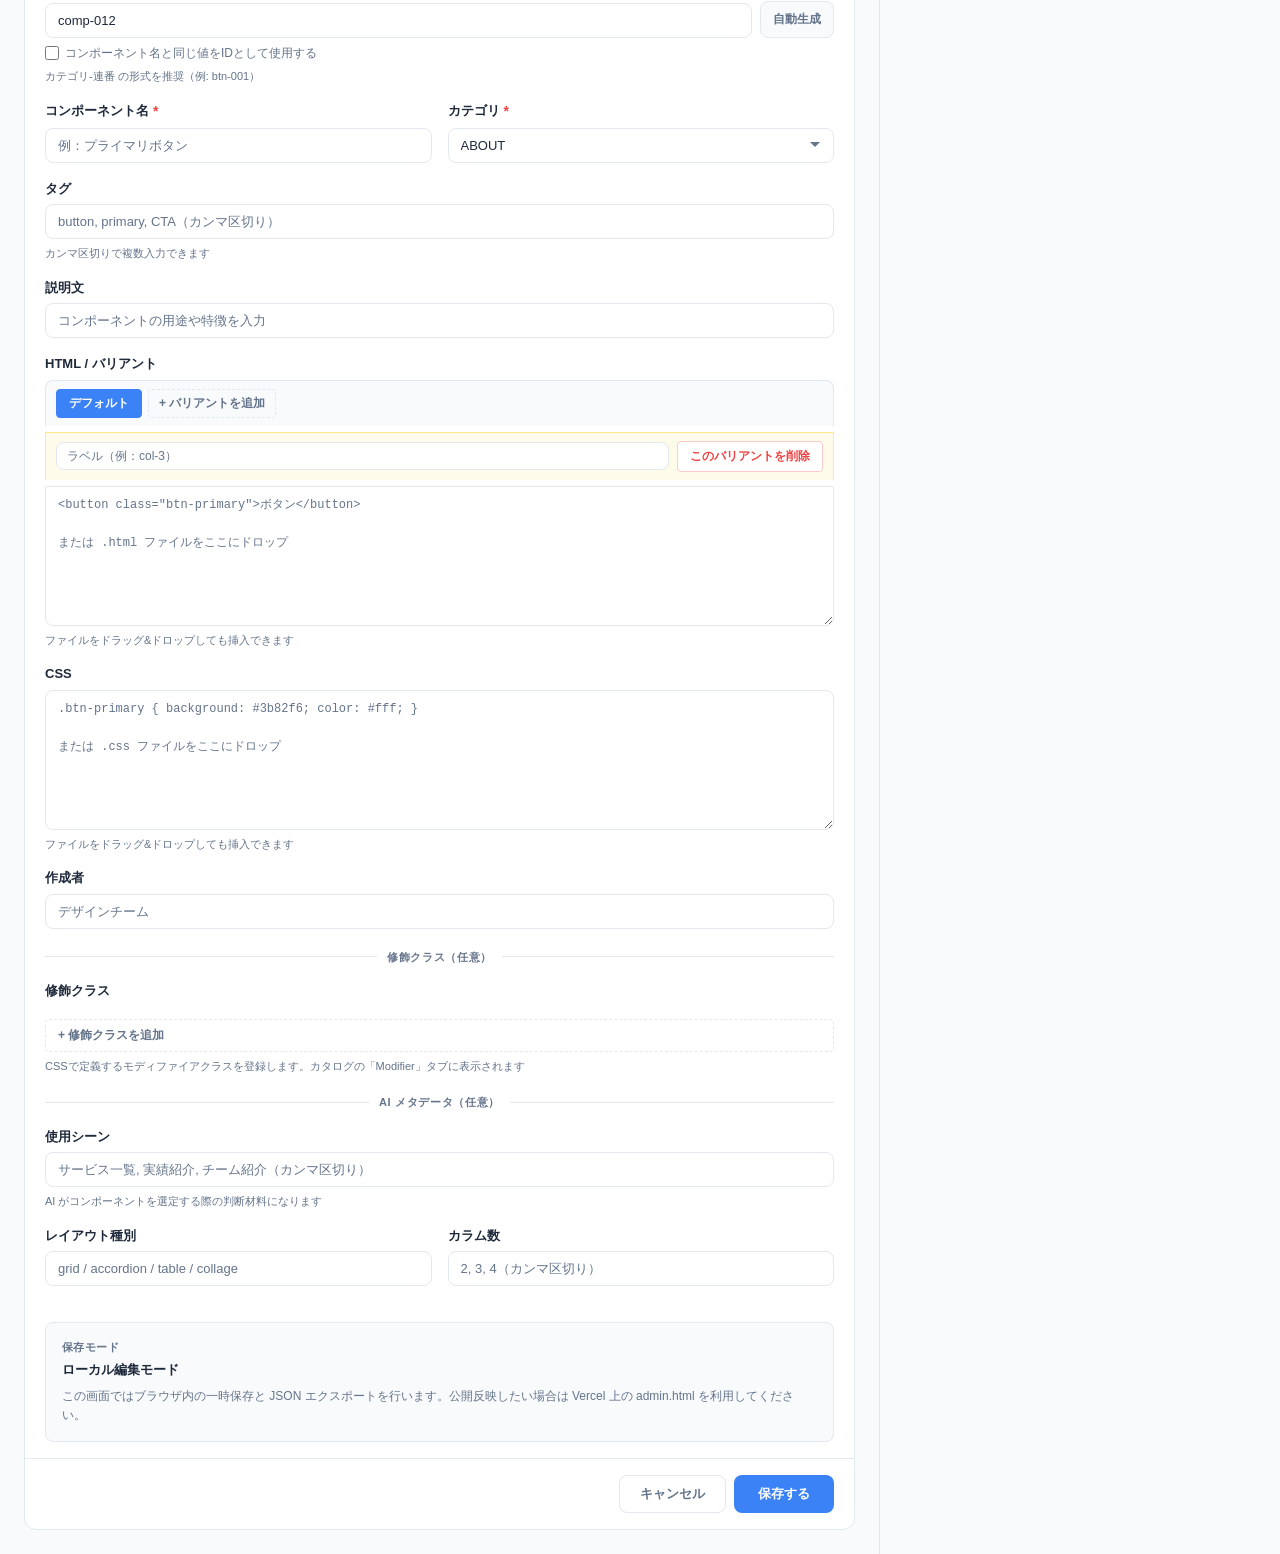
==== commit 610d0503: "fix: 管理画面の検索フォームのアイコン重なりを修正・検索ボタンを追加 - list-search-field ラッパーで詳細度を上げ padding-left を確実に適用 - 検索ボタン（btn" ====
--- a/admin.html
+++ b/admin.html
@@ -125,11 +125,14 @@
           <!-- admin.js で動的生成 -->
         </div>
         <div class="list-search-wrap">
-          <svg class="list-search-icon" width="14" height="14" viewBox="0 0 16 16" fill="none">
-            <circle cx="6.5" cy="6.5" r="4.5" stroke="currentColor" stroke-width="1.5"/>
-            <path d="M10 10l3.5 3.5" stroke="currentColor" stroke-width="1.5" stroke-linecap="round"/>
-          </svg>
-          <input class="form-input list-search" type="search" id="list-search" placeholder="名前・タグで絞り込み" autocomplete="off">
+          <div class="list-search-field">
+            <svg class="list-search-icon" width="14" height="14" viewBox="0 0 16 16" fill="none">
+              <circle cx="6.5" cy="6.5" r="4.5" stroke="currentColor" stroke-width="1.5"/>
+              <path d="M10 10l3.5 3.5" stroke="currentColor" stroke-width="1.5" stroke-linecap="round"/>
+            </svg>
+            <input class="form-input" type="search" id="list-search" placeholder="名前・タグで絞り込み" autocomplete="off">
+          </div>
+          <button class="btn-list-search" type="button" id="btn-list-search">検索</button>
         </div>
       </div>
 
--- a/assets/css/admin.css
+++ b/assets/css/admin.css
@@ -199,7 +199,14 @@
 }
 
 .list-search-wrap {
+  display: flex;
+  gap: 8px;
+  align-items: center;
+}
+
+.list-search-field {
   position: relative;
+  flex: 1;
 }
 
 .list-search-icon {
@@ -211,8 +218,27 @@
   pointer-events: none;
 }
 
-.list-search {
+/* .form-input より詳細度を上げて padding-left を確実に適用する */
+.list-search-field .form-input {
   padding-left: 32px;
+}
+
+.btn-list-search {
+  padding: 9px 18px;
+  background: var(--color-primary);
+  color: #fff;
+  border: none;
+  border-radius: var(--radius);
+  font-size: 13px;
+  font-weight: 600;
+  cursor: pointer;
+  transition: background var(--transition);
+  white-space: nowrap;
+  flex-shrink: 0;
+}
+
+.btn-list-search:hover {
+  background: var(--color-primary-hover);
 }
 
 /* ============================================================
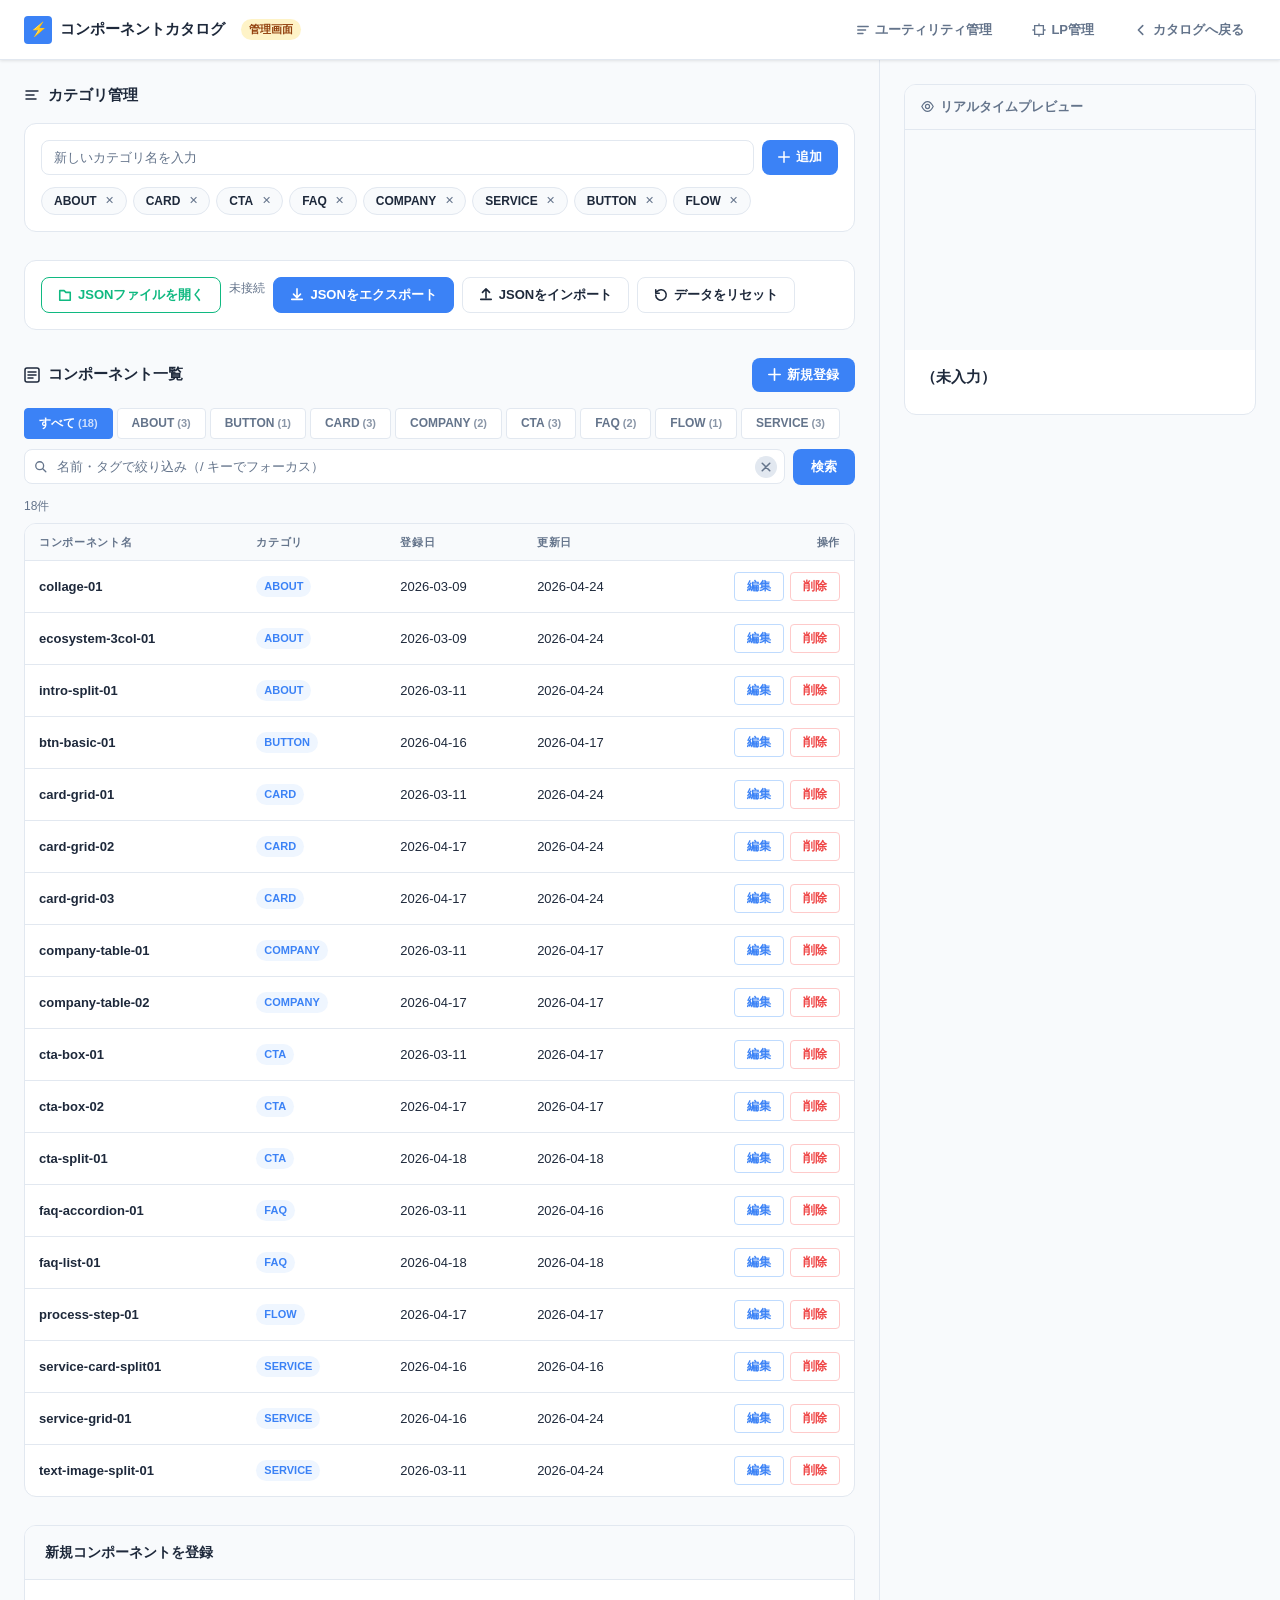
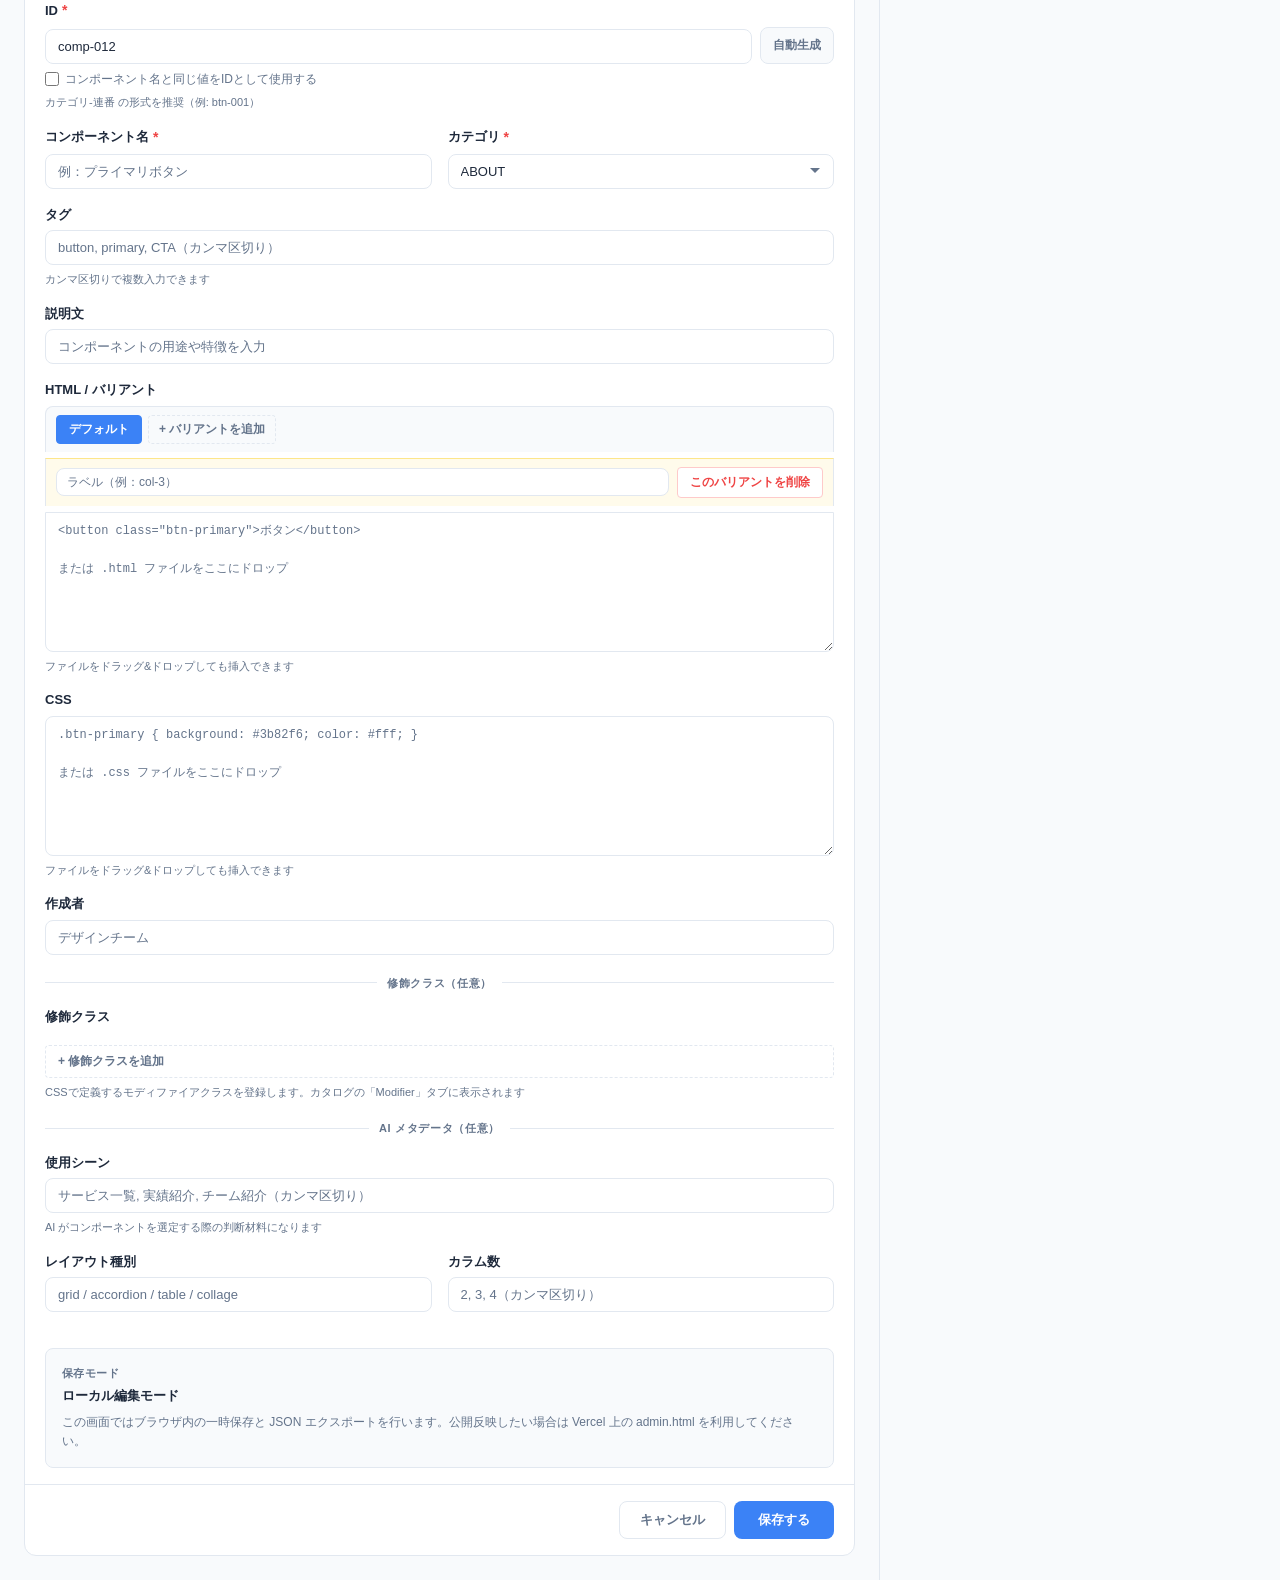
==== commit fec2e7a2: "feat: 管理画面の一覧に件数表示・検索クリアボタン・/キーフォーカスを追加 - 絞り込み件数を「N件中 M件を表示」でリアルタイム表示 - 検索フィールド右端に ✕ クリアボタンを追加（テキスト入" ====
--- a/admin.html
+++ b/admin.html
@@ -130,11 +130,18 @@
               <circle cx="6.5" cy="6.5" r="4.5" stroke="currentColor" stroke-width="1.5"/>
               <path d="M10 10l3.5 3.5" stroke="currentColor" stroke-width="1.5" stroke-linecap="round"/>
             </svg>
-            <input class="form-input" type="search" id="list-search" placeholder="名前・タグで絞り込み" autocomplete="off">
+            <input class="form-input" type="search" id="list-search" placeholder="名前・タグで絞り込み（/ キーでフォーカス）" autocomplete="off">
+            <button class="btn-search-clear" type="button" id="btn-search-clear" hidden aria-label="検索をクリア">
+              <svg width="10" height="10" viewBox="0 0 16 16" fill="none">
+                <path d="M2 2l12 12M14 2L2 14" stroke="currentColor" stroke-width="2.5" stroke-linecap="round"/>
+              </svg>
+            </button>
           </div>
           <button class="btn-list-search" type="button" id="btn-list-search">検索</button>
         </div>
       </div>
+
+      <div class="list-count" id="list-count"></div>
 
       <div class="table-wrapper">
         <table class="component-table">
--- a/assets/css/admin.css
+++ b/assets/css/admin.css
@@ -218,9 +218,45 @@
   pointer-events: none;
 }
 
-/* .form-input より詳細度を上げて padding-left を確実に適用する */
+/* .form-input より詳細度を上げて padding を確実に適用する */
 .list-search-field .form-input {
   padding-left: 32px;
+  padding-right: 36px;
+}
+
+/* ブラウザネイティブのクリアボタンを非表示にして自前ボタンを使う */
+.list-search-field input[type="search"]::-webkit-search-cancel-button {
+  display: none;
+}
+
+.btn-search-clear {
+  position: absolute;
+  right: 8px;
+  top: 50%;
+  transform: translateY(-50%);
+  width: 22px;
+  height: 22px;
+  border: none;
+  background: var(--color-border);
+  color: var(--color-text-muted);
+  border-radius: 50%;
+  cursor: pointer;
+  display: flex;
+  align-items: center;
+  justify-content: center;
+  transition: background var(--transition), color var(--transition);
+}
+
+.btn-search-clear:hover {
+  background: #cbd5e1;
+  color: var(--color-text);
+}
+
+.list-count {
+  font-size: 12px;
+  color: var(--color-text-muted);
+  margin-bottom: 8px;
+  min-height: 18px;
 }
 
 .btn-list-search {
